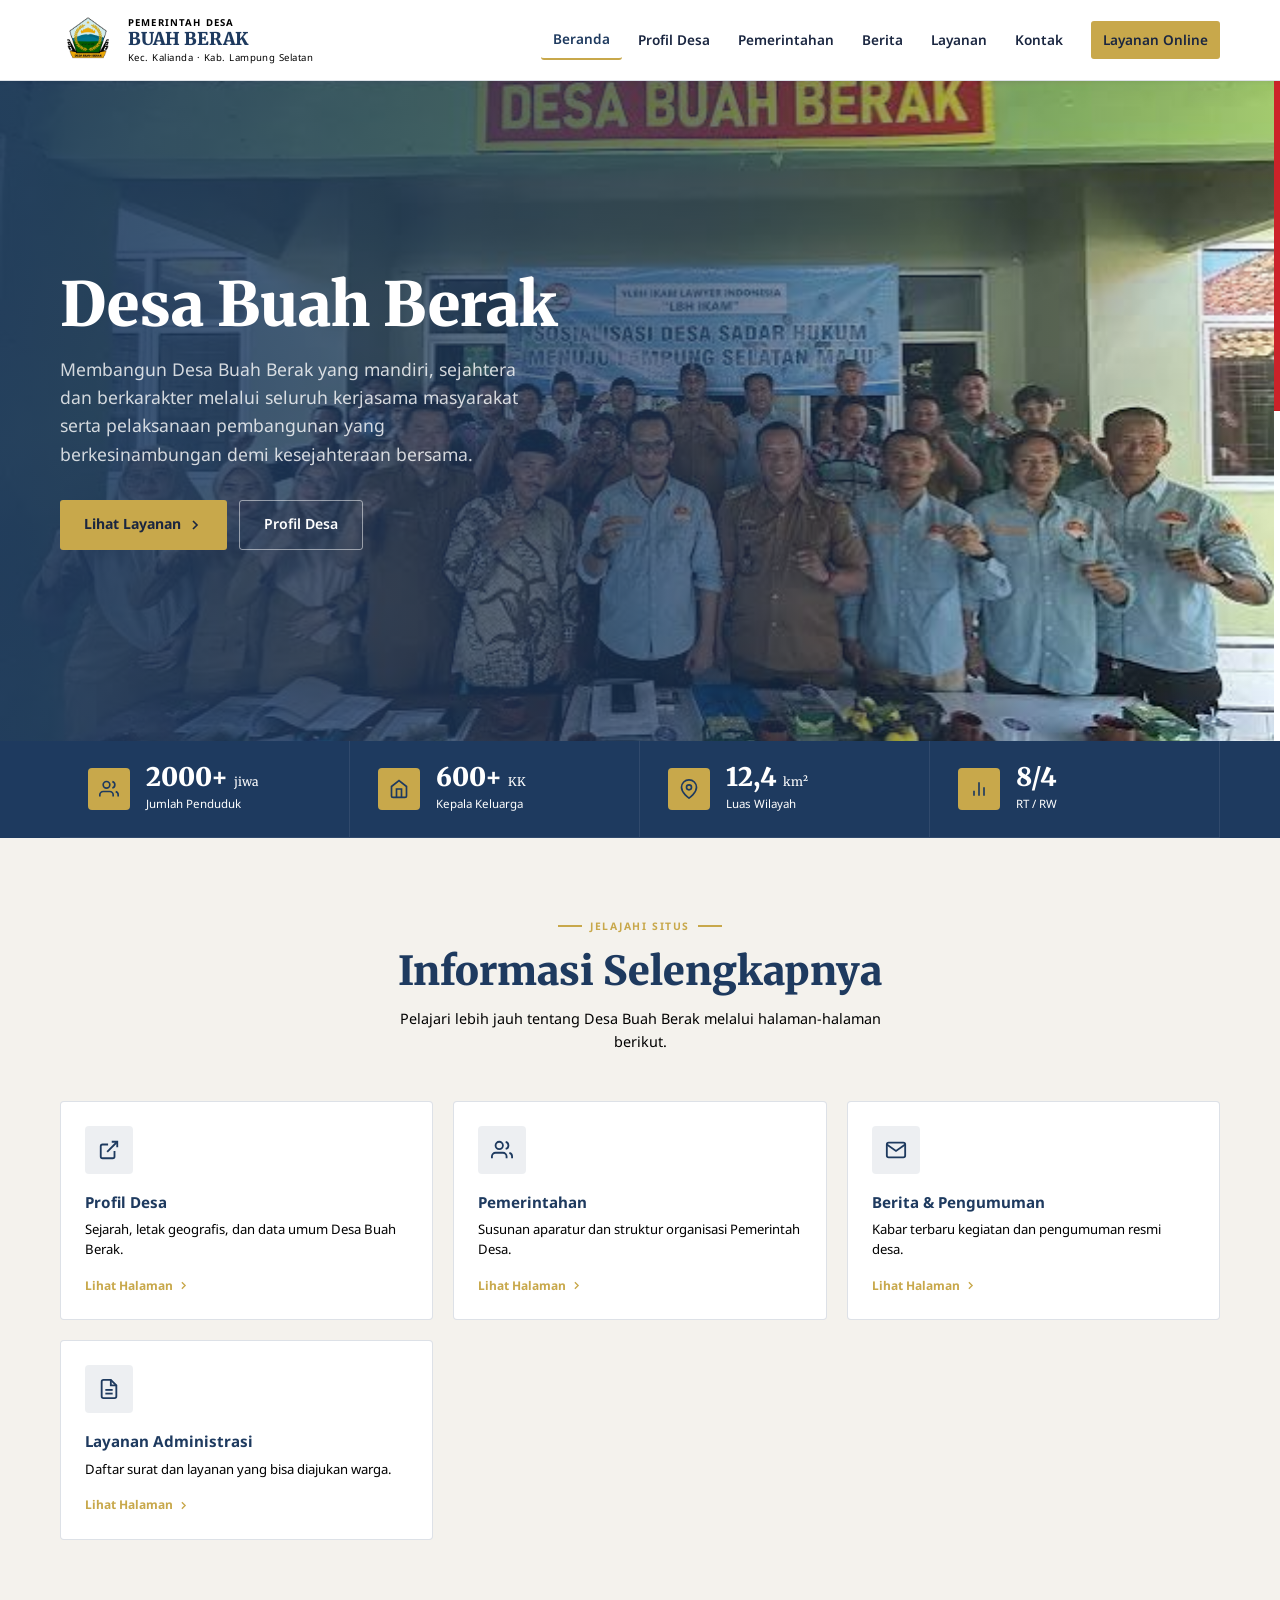
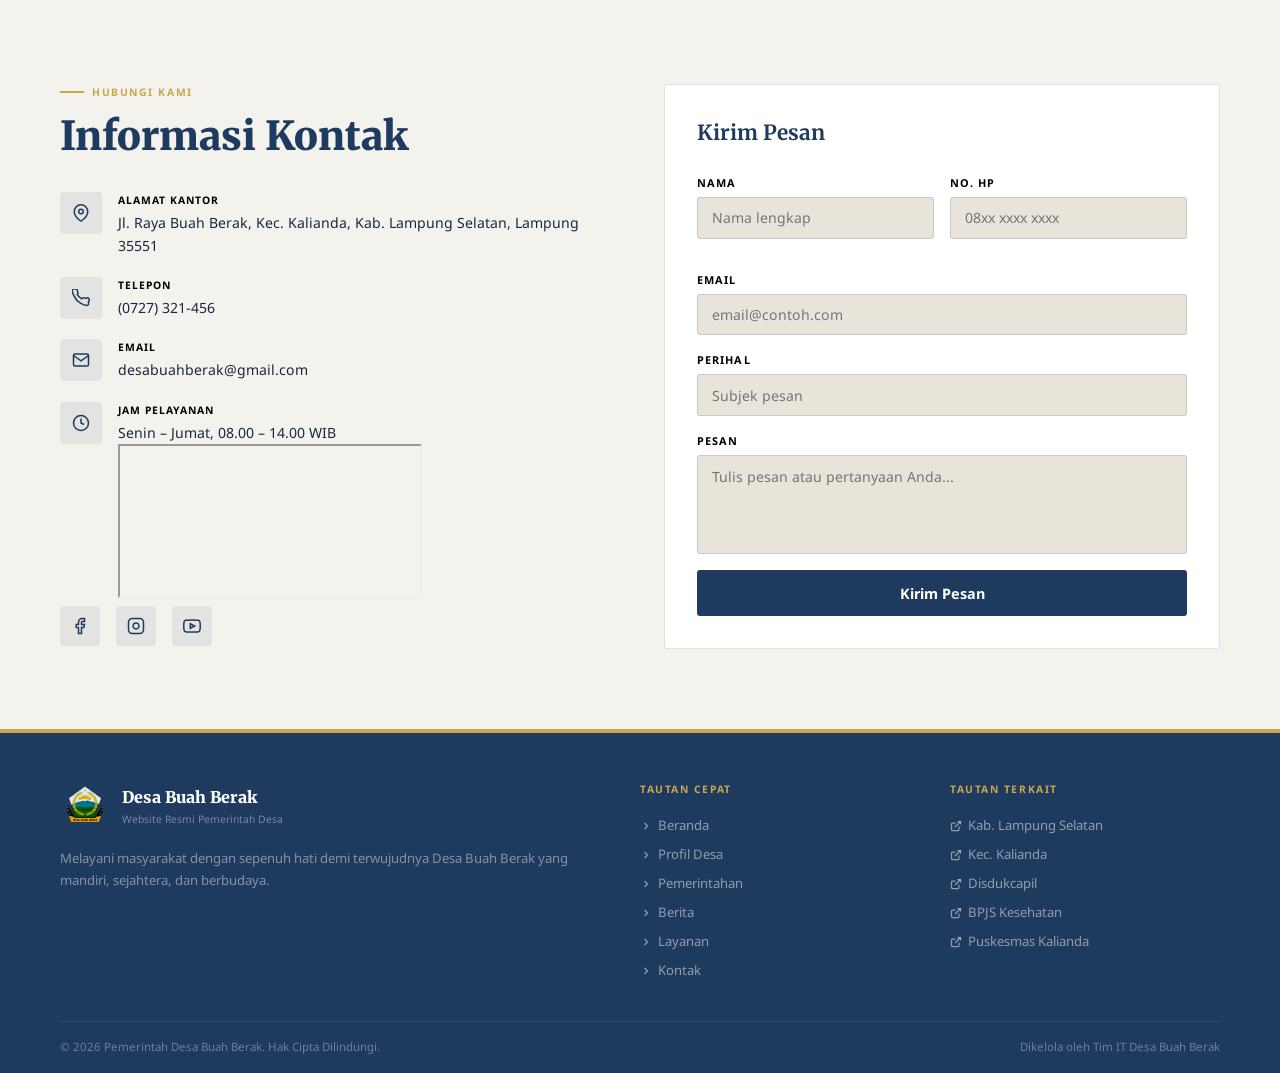
==== beranda.html @ abb337d1 "Initial commit" ====
<!DOCTYPE html>
<html lang="id">
<head>
  <meta charset="UTF-8" />
  <meta name="viewport" content="width=device-width, initial-scale=1.0" />
  <title>Website Resmi Desa Buah Berak – Kec. Kalianda, Kab. Lampung Selatan</title>
  <link rel="preconnect" href="https://fonts.googleapis.com" />
  <link rel="preconnect" href="https://fonts.gstatic.com" crossorigin />
  <link href="https://fonts.googleapis.com/css2?family=Merriweather:wght@400;700;900&family=Noto+Sans:wght@400;500;600;700&display=swap" rel="stylesheet" />
  <link rel="stylesheet" href="css/style.css" />
</head>
<body>

  <!-- ═══ HEADER ═══ -->
  <header class="header">
    <div class="container inner">
      <div class="logo-area">
        <img src="img/LogoDesaBuahBerak.png" alt="Logo Desa Buah Berak" />
        <div class="logo-text">
          <div class="kecamatan">Pemerintah Desa</div>
          <div class="desa-name">BUAH BERAK</div>
          <div class="sub">Kec. Kalianda &middot; Kab. Lampung Selatan</div>
        </div>
      </div>

      <nav class="nav">
        <a href="index.html#beranda" class="active">Beranda</a>
        <a href="profil.html">Profil Desa</a>
        <a href="pemerintahan.html">Pemerintahan</a>
        <a href="berita.html">Berita</a>
        <a href="layanan.html">Layanan</a>
        <a href="index.html#kontak">Kontak</a>
        <a href="layanan.html" class="btn-layanan">Layanan Online</a>
      </nav>

      <button class="hamburger" id="hamburger" aria-label="Menu">
        <span></span><span></span><span></span>
      </button>
    </div>

    <nav class="mobile-nav" id="mobileNav">
      <a href="index.html#beranda" onclick="closeMobileNav()">Beranda</a>
      <a href="profil.html" onclick="closeMobileNav()">Profil Desa</a>
      <a href="pemerintahan.html" onclick="closeMobileNav()">Pemerintahan</a>
      <a href="berita.html" onclick="closeMobileNav()">Berita</a>
      <a href="layanan.html" onclick="closeMobileNav()">Layanan</a>
      <a href="index.html#kontak" onclick="closeMobileNav()">Kontak</a>
    </nav>
  </header>

<section class="hero" id="beranda">
    <img
      class="hero-img"
      src="img/profil-desa.jpeg"
    />
    <div class="hero-overlay"></div>
    <div class="hero-stripe"><div class="red"></div><div class="white"></div></div>
    <div class="hero-content container">
      <div class="hero-inner">
        <h1>Desa Buah Berak</h1>
        <p>Membangun Desa Buah Berak yang mandiri, sejahtera dan berkarakter melalui seluruh kerjasama
           masyarakat serta pelaksanaan pembangunan yang berkesinambungan demi kesejahteraan bersama.</p>
        <div class="hero-btns">
          <a href="#layanan" class="btn-primary">
            Lihat Layanan
            <svg viewBox="0 0 24 24" width="16" height="16" stroke="currentColor" fill="none" stroke-width="2.5"><polyline points="9 18 15 12 9 6"/></svg>
          </a>
          <a href="profil.html" class="btn-outline">Profil Desa</a>
        </div>
      </div>
    </div>
  </section>

<section class="stats">
    <div class="container">
      <div class="stats-grid">
        <!-- Penduduk -->
        <div class="stat-item">
          <div class="stat-icon">
            <svg viewBox="0 0 24 24"><path d="M17 21v-2a4 4 0 00-4-4H5a4 4 0 00-4 4v2"/><circle cx="9" cy="7" r="4"/><path d="M23 21v-2a4 4 0 00-3-3.87"/><path d="M16 3.13a4 4 0 010 7.75"/></svg>
          </div>
          <div>
            <div class="stat-val">2000+ <span class="stat-unit">jiwa</span></div>
            <div class="stat-label">Jumlah Penduduk</div>
          </div>
        </div>
        <!-- KK -->
        <div class="stat-item">
          <div class="stat-icon">
            <svg viewBox="0 0 24 24"><path d="M3 9l9-7 9 7v11a2 2 0 01-2 2H5a2 2 0 01-2-2z"/><polyline points="9 22 9 12 15 12 15 22"/></svg>
          </div>
          <div>
            <div class="stat-val">600+ <span class="stat-unit">KK</span></div>
            <div class="stat-label">Kepala Keluarga</div>
          </div>
        </div>
        <!-- Luas -->
        <div class="stat-item">
          <div class="stat-icon">
            <svg viewBox="0 0 24 24"><path d="M21 10c0 7-9 13-9 13S3 17 3 10a9 9 0 0118 0z"/><circle cx="12" cy="10" r="3"/></svg>
          </div>
          <div>
            <div class="stat-val">12,4 <span class="stat-unit">km²</span></div>
            <div class="stat-label">Luas Wilayah</div>
          </div>
        </div>
        <!-- RT/RW -->
        <div class="stat-item">
          <div class="stat-icon">
            <svg viewBox="0 0 24 24"><line x1="18" y1="20" x2="18" y2="10"/><line x1="12" y1="20" x2="12" y2="4"/><line x1="6" y1="20" x2="6" y2="14"/></svg>
          </div>
          <div>
            <div class="stat-val">8/4</div>
            <div class="stat-label">RT / RW</div>
          </div>
        </div>
      </div>
    </div>
  </section>

  <!-- ═══ SEKILAS INFORMASI ═══ -->
  <section class="layanan" style="background:var(--bg);padding:5rem 0 4rem;">
    <div class="container">
      <div class="section-header">
        <div class="section-label" style="justify-content:center;">Jelajahi Situs</div>
        <h2 class="section-title">Informasi Selengkapnya</h2>
        <p>Pelajari lebih jauh tentang Desa Buah Berak melalui halaman-halaman berikut.</p>
      </div>
      <div class="layanan-grid">
        <a href="profil.html" class="layanan-card" style="display:block;">
          <div class="layanan-icon"><svg viewBox="0 0 24 24"><path d="M18 13v6a2 2 0 01-2 2H5a2 2 0 01-2-2V8a2 2 0 012-2h6"/><polyline points="15 3 21 3 21 9"/><line x1="10" y1="14" x2="21" y2="3"/></svg></div>
          <h3>Profil Desa</h3>
          <p>Sejarah, letak geografis, dan data umum Desa Buah Berak.</p>
          <div class="layanan-more">Lihat Halaman <svg viewBox="0 0 24 24"><polyline points="9 18 15 12 9 6"/></svg></div>
        </a>
        <a href="pemerintahan.html" class="layanan-card" style="display:block;">
          <div class="layanan-icon"><svg viewBox="0 0 24 24"><path d="M17 21v-2a4 4 0 00-4-4H5a4 4 0 00-4 4v2"/><circle cx="9" cy="7" r="4"/><path d="M23 21v-2a4 4 0 00-3-3.87"/><path d="M16 3.13a4 4 0 010 7.75"/></svg></div>
          <h3>Pemerintahan</h3>
          <p>Susunan aparatur dan struktur organisasi Pemerintah Desa.</p>
          <div class="layanan-more">Lihat Halaman <svg viewBox="0 0 24 24"><polyline points="9 18 15 12 9 6"/></svg></div>
        </a>
        <a href="berita.html" class="layanan-card" style="display:block;">
          <div class="layanan-icon"><svg viewBox="0 0 24 24"><path d="M4 4h16c1.1 0 2 .9 2 2v12c0 1.1-.9 2-2 2H4c-1.1 0-2-.9-2-2V6c0-1.1.9-2 2-2z"/><polyline points="22,6 12,13 2,6"/></svg></div>
          <h3>Berita &amp; Pengumuman</h3>
          <p>Kabar terbaru kegiatan dan pengumuman resmi desa.</p>
          <div class="layanan-more">Lihat Halaman <svg viewBox="0 0 24 24"><polyline points="9 18 15 12 9 6"/></svg></div>
        </a>
        <a href="layanan.html" class="layanan-card" style="display:block;">
          <div class="layanan-icon"><svg viewBox="0 0 24 24"><path d="M14 2H6a2 2 0 00-2 2v16a2 2 0 002 2h12a2 2 0 002-2V8z"/><polyline points="14 2 14 8 20 8"/><line x1="16" y1="13" x2="8" y2="13"/><line x1="16" y1="17" x2="8" y2="17"/></svg></div>
          <h3>Layanan Administrasi</h3>
          <p>Daftar surat dan layanan yang bisa diajukan warga.</p>
          <div class="layanan-more">Lihat Halaman <svg viewBox="0 0 24 24"><polyline points="9 18 15 12 9 6"/></svg></div>
        </a>
      </div>
    </div>
  </section>

<section class="kontak" id="kontak">
    <div class="container">
      <div class="kontak-grid">
        <!-- Info -->
        <div>
          <div class="section-label left"><span class="bar"></span> Hubungi Kami</div>
          <h2 class="section-title">Informasi Kontak</h2>
          <div class="kontak-info-items">
            <div class="kontak-item">
              <div class="kontak-icon"><svg viewBox="0 0 24 24"><path d="M21 10c0 7-9 13-9 13S3 17 3 10a9 9 0 0118 0z"/><circle cx="12" cy="10" r="3"/></svg></div>
              <div>
                <div class="kontak-label">Alamat Kantor</div>
                <div class="kontak-val">Jl. Raya Buah Berak, Kec. Kalianda, Kab. Lampung Selatan, Lampung 35551</div>
              </div>
            </div>
            <div class="kontak-item">
              <div class="kontak-icon"><svg viewBox="0 0 24 24"><path d="M22 16.92v3a2 2 0 01-2.18 2 19.79 19.79 0 01-8.63-3.07A19.5 19.5 0 013.07 9.8 19.79 19.79 0 01.15 1.18 2 2 0 012.11 0h3a2 2 0 012 1.72c.127.96.361 1.903.7 2.81a2 2 0 01-.45 2.11L6.91 7.09a16 16 0 006 6l.86-.86a2 2 0 012.11-.45c.907.339 1.85.573 2.81.7A2 2 0 0122 16.92z"/></svg></div>
              <div>
                <div class="kontak-label">Telepon</div>
                <div class="kontak-val">(0727) 321-456</div>
              </div>
            </div>
            <div class="kontak-item">
              <div class="kontak-icon"><svg viewBox="0 0 24 24"><path d="M4 4h16c1.1 0 2 .9 2 2v12c0 1.1-.9 2-2 2H4c-1.1 0-2-.9-2-2V6c0-1.1.9-2 2-2z"/><polyline points="22,6 12,13 2,6"/></svg></div>
              <div>
                <div class="kontak-label">Email</div>
                <div class="kontak-val">desabuahberak@gmail.com</div>
              </div>
            </div>
            <div class="kontak-item">
              <div class="kontak-icon"><svg viewBox="0 0 24 24"><circle cx="12" cy="12" r="10"/><polyline points="12 6 12 12 16 14"/></svg></div>
              <div>
                <div class="kontak-label">Jam Pelayanan</div>
                <div class="kontak-val">Senin – Jumat, 08.00 – 14.00 WIB</div>
                <div class="rounded-xl overflow-hidden border border-white/15 aspect-video">
          <iframe title="Peta Lokasi Desa Buah Berak" class="w-full h-full" loading="lazy" src="https://www.google.com/maps?q=Buah%20Berak%2C%20Kalianda%2C%20Lampung%20Selatan&output=embed"></iframe>
        </div>
              </div>
            </div>
          </div>
          <div class="sosmed">
            <a href="#" class="sosmed-btn" aria-label="Facebook">
              <svg viewBox="0 0 24 24"><path d="M18 2h-3a5 5 0 00-5 5v3H7v4h3v8h4v-8h3l1-4h-4V7a1 1 0 011-1h3z"/></svg>
            </a>
            <a href="#" class="sosmed-btn" aria-label="Instagram">
              <svg viewBox="0 0 24 24"><rect x="2" y="2" width="20" height="20" rx="5"/><path d="M16 11.37A4 4 0 1112.63 8 4 4 0 0116 11.37z"/><line x1="17.5" y1="6.5" x2="17.51" y2="6.5"/></svg>
            </a>
            <a href="#" class="sosmed-btn" aria-label="YouTube">
              <svg viewBox="0 0 24 24"><path d="M22.54 6.42a2.78 2.78 0 00-1.95-1.96C18.88 4 12 4 12 4s-6.88 0-8.59.46A2.78 2.78 0 001.46 6.42 29 29 0 001 12a29 29 0 00.46 5.58 2.78 2.78 0 001.95 1.96C5.12 20 12 20 12 20s6.88 0 8.59-.46a2.78 2.78 0 001.95-1.96A29 29 0 0023 12a29 29 0 00-.46-5.58z"/><polygon points="9.75 15.02 15.5 12 9.75 8.98 9.75 15.02"/></svg>
            </a>
          </div>
        </div>

        <!-- Form -->
        <div class="form-card">
          <h3>Kirim Pesan</h3>
          <form onsubmit="handleForm(event)">
            <div class="form-row">
              <div class="form-group">
                <label>Nama</label>
                <input type="text" placeholder="Nama lengkap" required />
              </div>
              <div class="form-group">
                <label>No. HP</label>
                <input type="tel" placeholder="08xx xxxx xxxx" />
              </div>
            </div>
            <div class="form-group">
              <label>Email</label>
              <input type="email" placeholder="email@contoh.com" />
            </div>
            <div class="form-group">
              <label>Perihal</label>
              <input type="text" placeholder="Subjek pesan" required />
            </div>
            <div class="form-group">
              <label>Pesan</label>
              <textarea rows="4" placeholder="Tulis pesan atau pertanyaan Anda..." required></textarea>
            </div>
            <button type="submit" class="btn-submit">Kirim Pesan</button>
          </form>
        </div>
      </div>
    </div>
  </section>

<!-- ═══ FOOTER ═══ -->
  <footer class="footer">
    <div class="container">
      <div class="footer-grid">
        <!-- Brand -->
        <div>
          <div class="footer-brand">
            <img src="img/LogoDesaBuahBerak.png" alt="Logo Desa Buah Berak" />
            <div>
              <div class="footer-brand-name">Desa Buah Berak</div>
              <div class="footer-brand-sub">Website Resmi Pemerintah Desa</div>
            </div>
          </div>
          <p class="footer-desc">Melayani masyarakat dengan sepenuh hati demi terwujudnya Desa Buah Berak yang mandiri, sejahtera, dan berbudaya.</p>
        </div>
        <!-- Tautan cepat -->
        <div>
          <div class="footer-heading">Tautan Cepat</div>
          <ul class="footer-links">
            <li><a href="index.html#beranda"><svg viewBox="0 0 24 24"><polyline points="9 18 15 12 9 6"/></svg> Beranda</a></li>
            <li><a href="profil.html"><svg viewBox="0 0 24 24"><polyline points="9 18 15 12 9 6"/></svg> Profil Desa</a></li>
            <li><a href="pemerintahan.html"><svg viewBox="0 0 24 24"><polyline points="9 18 15 12 9 6"/></svg> Pemerintahan</a></li>
            <li><a href="berita.html"><svg viewBox="0 0 24 24"><polyline points="9 18 15 12 9 6"/></svg> Berita</a></li>
            <li><a href="layanan.html"><svg viewBox="0 0 24 24"><polyline points="9 18 15 12 9 6"/></svg> Layanan</a></li>
            <li><a href="index.html#kontak"><svg viewBox="0 0 24 24"><polyline points="9 18 15 12 9 6"/></svg> Kontak</a></li>
          </ul>
        </div>
        <!-- Tautan terkait -->
        <div>
          <div class="footer-heading">Tautan Terkait</div>
          <ul class="footer-links">
            <li><a href="#"><svg viewBox="0 0 24 24"><path d="M18 13v6a2 2 0 01-2 2H5a2 2 0 01-2-2V8a2 2 0 012-2h6"/><polyline points="15 3 21 3 21 9"/><line x1="10" y1="14" x2="21" y2="3"/></svg> Kab. Lampung Selatan</a></li>
            <li><a href="#"><svg viewBox="0 0 24 24"><path d="M18 13v6a2 2 0 01-2 2H5a2 2 0 01-2-2V8a2 2 0 012-2h6"/><polyline points="15 3 21 3 21 9"/><line x1="10" y1="14" x2="21" y2="3"/></svg> Kec. Kalianda</a></li>
            <li><a href="#"><svg viewBox="0 0 24 24"><path d="M18 13v6a2 2 0 01-2 2H5a2 2 0 01-2-2V8a2 2 0 012-2h6"/><polyline points="15 3 21 3 21 9"/><line x1="10" y1="14" x2="21" y2="3"/></svg> Disdukcapil</a></li>
            <li><a href="#"><svg viewBox="0 0 24 24"><path d="M18 13v6a2 2 0 01-2 2H5a2 2 0 01-2-2V8a2 2 0 012-2h6"/><polyline points="15 3 21 3 21 9"/><line x1="10" y1="14" x2="21" y2="3"/></svg> BPJS Kesehatan</a></li>
            <li><a href="#"><svg viewBox="0 0 24 24"><path d="M18 13v6a2 2 0 01-2 2H5a2 2 0 01-2-2V8a2 2 0 012-2h6"/><polyline points="15 3 21 3 21 9"/><line x1="10" y1="14" x2="21" y2="3"/></svg> Puskesmas Kalianda</a></li>
          </ul>
        </div>
      </div>

      <div class="footer-bottom">
        <span>© 2026 Pemerintah Desa Buah Berak. Hak Cipta Dilindungi.</span>
        <span>Dikelola oleh Tim IT Desa Buah Berak</span>
      </div>
    </div>
  </footer>

  <script src="js/script.js"></script>

</body>
</html>
---- css/style.css ----
/* ─── Reset & Base ─── */
    *, *::before, *::after { box-sizing: border-box; margin: 0; padding: 0; }

    :root {
      --navy:   #1e3a5f;
      --navy-dark: #132740;
      --gold:   #c8a84b;
      --red:    #cc2229;
      --bg:     #f4f2ed;
      --card:   #ffffff;
      --muted:  #e8e4da;
      --text:   #1a2640;
      --text-soft: #000000;
      --border: rgba(30,58,95,.15);
      --radius: 4px;
      --serif: 'Merriweather', Georgia, serif;
      --sans:  'Noto Sans', system-ui, sans-serif;
    }

  html { scroll-behavior: smooth; overflow-x: hidden; }

body {
  font-family: var(--sans);
  background: var(--bg);
  color: var(--text);
  font-size: 16px;
  line-height: 1.6;
  overflow-x: hidden;
}

/* ─── Transisi Halaman (fade + naik sedikit saat masuk/keluar halaman) ─── */
body {
  opacity: 0;
  transform: translateY(10px);
  transition: opacity .35s ease, transform .35s ease;
}
body.page-loaded { opacity: 1; transform: translateY(0); }
body.page-leaving { opacity: 0; transform: translateY(-8px); }

/* ─── Reveal saat scroll (muncul halus dari bawah) ─── */
.reveal {
  opacity: 0;
  transform: translateY(28px);
  transition: opacity .7s cubic-bezier(.2,.65,.3,1), transform .7s cubic-bezier(.2,.65,.3,1);
}
.reveal.in-view { opacity: 1; transform: translateY(0); }

/* Efek muncul bergiliran (stagger) untuk kartu dalam satu grid */
.reveal-stagger > * {
  opacity: 0; transform: translateY(28px);
  transition: opacity .6s cubic-bezier(.2,.65,.3,1), transform .6s cubic-bezier(.2,.65,.3,1);
}
.reveal-stagger.in-view > *:nth-child(1) { transition-delay: .05s; }
.reveal-stagger.in-view > *:nth-child(2) { transition-delay: .15s; }
.reveal-stagger.in-view > *:nth-child(3) { transition-delay: .25s; }
.reveal-stagger.in-view > *:nth-child(4) { transition-delay: .35s; }
.reveal-stagger.in-view > *:nth-child(5) { transition-delay: .45s; }
.reveal-stagger.in-view > *:nth-child(6) { transition-delay: .55s; }
.reveal-stagger.in-view > * { opacity: 1; transform: translateY(0); }

@media (prefers-reduced-motion: reduce) {
  body, .reveal, .reveal-stagger > * {
    transition: none !important; animation: none !important;
    opacity: 1 !important; transform: none !important;
  }
}

    a { color: inherit; text-decoration: none; }
    img { display: block; max-width: 100%; }
    ul { list-style: none; }

    /* ─── Utility ─── */
    .container { max-width: 1200px; margin: 0 auto; padding: 0 1.25rem; }
    .section-label {
      display: flex; align-items: center; gap: .5rem;
      font-size: .65rem; font-weight: 700; letter-spacing: .15em;
      text-transform: uppercase; color: var(--gold); margin-bottom: .75rem;
    }
    .section-label::before,
    .section-label::after { content: ''; height: 2px; width: 1.5rem; background: var(--gold); }
    .section-label.left::after { display: none; }
    .section-label.left::before { display: none; }
    .section-label.left { justify-content: flex-start; }
    .section-label.left .bar { height: 2px; width: 1.5rem; background: var(--gold); }

    h2.section-title {
      font-family: var(--serif);
      font-size: clamp(1.75rem, 4vw, 2.5rem);
      font-weight: 900;
      color: var(--navy);
      line-height: 1.2;
    }

    /* ─── Topbar ─── */
    .topbar {
      background: var(--navy);
      color: rgba(255,255,255,.75);
      font-size: .72rem;
      padding: .4rem 0;
      display: none;
    }
    @media (min-width: 768px) { .topbar { display: block; } }
    .topbar .inner {
      display: flex; justify-content: space-between; align-items: center;
    }
    .topbar-group { display: flex; gap: 1.5rem; align-items: center; }
    .topbar-item { display: flex; align-items: center; gap: .35rem; }
    .topbar-item svg { width: 11px; height: 11px; }

    /* ─── Header ─── */
    .header {
      background: #fff;
      border-bottom: 1px solid var(--border);
      box-shadow: 0 1px 4px rgba(0,0,0,.06);
      position: sticky; top: 0; z-index: 100;
    }
    .header .inner {
      display: flex; align-items: center; justify-content: space-between;
      padding: .75rem 1.25rem;
    }
    .logo-area { display: flex; align-items: center; gap: .75rem; }
    .logo-area img { width: 56px; height: 56px; object-fit: contain; }
    .logo-text .kecamatan {
      font-size: .6rem; font-weight: 700; letter-spacing: .12em;
      text-transform: uppercase; color: var(--text-soft);
    }
    .logo-text .desa-name {
      font-family: var(--serif);
      font-size: 1.1rem; font-weight: 900; color: var(--navy);
      line-height: 1.1;
    }
    .logo-text .sub {
      font-size: .6rem; color: var(--text-soft); letter-spacing: .05em;
    }

    /* Nav */
    .nav { display: none; align-items: center; gap: .25rem; }
    @media (min-width: 1024px) { .nav { display: flex; } }
    .nav a {
      padding: .5rem .75rem; font-size: .85rem; font-weight: 600;
      border-radius: 3px; transition: color .2s, background .2s;
    }
    .nav a:hover { color: var(--navy); background: var(--muted); }
    .nav a.active { color: var(--navy); border-bottom: 2px solid var(--gold); }
    .btn-layanan {
      margin-left: .75rem; padding: .5rem 1rem;
      background: var(--gold); color: var(--text);
      font-size: .82rem; font-weight: 700; border-radius: 3px;
      transition: opacity .2s;
    }
    .btn-layanan:hover { opacity: .88; }

    .hamburger {
      display: flex; flex-direction: column; justify-content: center;
      gap: 5px; width: 36px; height: 36px; cursor: pointer;
      background: none; border: none; padding: 4px;
    }
    .hamburger span {
      display: block; height: 2px; background: var(--navy);
      border-radius: 2px; transition: all .25s;
    }
    .hamburger.open span:nth-child(1) { transform: translateY(7px) rotate(45deg); }
    .hamburger.open span:nth-child(2) { opacity: 0; }
    .hamburger.open span:nth-child(3) { transform: translateY(-7px) rotate(-45deg); }
    @media (min-width: 1024px) { .hamburger { display: none; } }

    /* Mobile nav */
    .mobile-nav {
      display: none; flex-direction: column; background: #fff;
      border-top: 1px solid var(--border); padding: .5rem 1.25rem 1rem;
    }
    .mobile-nav.open { display: flex; }
    .mobile-nav a {
      padding: .65rem .75rem; font-size: .9rem; font-weight: 600;
      border-radius: 3px; transition: background .2s;
    }
    .mobile-nav a:hover { background: var(--muted); }

    /* ─── Hero ─── */
.hero { position: relative; min-height: 580px; overflow: hidden; padding: 2.5rem 0; display: flex; align-items: center; }
@media (min-width: 768px) { .hero { min-height: 660px; padding: 0; } }
    .hero-img {
      position: absolute; inset: 0;
      width: 100%; height: 100%; object-fit: cover;
    }
    .hero-overlay {
      position: absolute; inset: 0;
      background: linear-gradient(to right, rgba(30,58,95,.92) 0%, rgba(30,58,95,.65) 55%, transparent 100%);
    }
    .hero-stripe {
      position: absolute; top: 0; right: 0; width: 6px; height: 100%;
      display: flex; flex-direction: column;
    }
    .hero-stripe .red { flex: 1; background: var(--red); }
    .hero-stripe .white { flex: 1; background: #fff; }
    .hero-content { position: relative; width: 100%; }
    .hero-inner { max-width: 620px; }
    .hero-badge {
      display: flex; align-items: center; gap: .5rem;
      font-size: .65rem; font-weight: 700; letter-spacing: .15em;
      text-transform: uppercase; color: var(--gold); margin-bottom: 1rem;
    }
    .hero-badge::before { content: ''; height: 2px; width: 2rem; background: var(--gold); }
    .hero h1 {
      font-family: var(--serif);
      font-size: clamp(2.2rem, 6vw, 3.8rem);
      font-weight: 900; color: #fff;
      line-height: 1.1; margin-bottom: 1rem;
    }
    .hero p {
      color: rgba(255,255,255,.8);
      font-size: clamp(.9rem, 2vw, 1.1rem);
      max-width: 480px; margin-bottom: 2rem;
    }
    .hero-btns { display: flex; gap: .75rem; flex-wrap: wrap; }
    .btn-primary {
      display: inline-flex; align-items: center; gap: .4rem;
      padding: .8rem 1.5rem; background: var(--gold); color: var(--text);
      font-weight: 700; font-size: .88rem; border-radius: 3px;
      transition: opacity .2s;
    }
    .btn-primary:hover { opacity: .88; }
    .btn-outline {
      display: inline-flex; align-items: center; gap: .4rem;
      padding: .8rem 1.5rem; border: 1.5px solid rgba(255,255,255,.5);
      color: #fff; font-weight: 600; font-size: .88rem; border-radius: 3px;
      transition: background .2s;
    }
    .btn-outline:hover { background: rgba(255,255,255,.1); }

    /* ─── Stats ─── */
    .stats { background: var(--navy); }
    .stats-grid {
      display: grid; grid-template-columns: repeat(2, 1fr);
    }
    @media (min-width: 768px) { .stats-grid { grid-template-columns: repeat(4, 1fr); } }
    .stat-item {
      display: flex; align-items: center; gap: 1rem;
      padding: 1.5rem 1.75rem;
      border-right: 1px solid rgba(255,255,255,.08);
      border-bottom: 1px solid rgba(255,255,255,.08);
    }
    .stat-icon {
      width: 42px; height: 42px; border-radius: 4px;
      background: var(--gold);
      display: flex; align-items: center; justify-content: center;
      flex-shrink: 0;
    }
    .stat-icon svg { width: 20px; height: 20px; stroke: var(--navy); fill: none; stroke-width: 2; }
    .stat-val {
      font-family: var(--serif); font-size: 1.6rem; font-weight: 900;
      color: #fff; line-height: 1;
    }
    .stat-unit { font-size: .75rem; font-weight: 400; color: rgb(255, 255, 255); }
    .stat-label { font-size: .72rem; color: rgb(255, 255, 255); margin-top: .25rem; }

    /* ─── Profil ─── */
    .profil { padding: 2rem 0; background: var(--bg); }
    .profil-grid {
      display: grid; gap: 1rem; align-items: center;
    }
    .profil-text { text-align: center; }
    {
      .profil-grid { grid-template-columns: 1fr 1fr; }
    }
    .profil-meta {
      display: grid; grid-template-columns: 1fr 1fr; gap: 1rem;
      margin-top: 2rem;
    }
    .meta-card {
      background: var(--card); border: 2px solid var(--border);
      border-radius: var(--radius); padding: 1rem; 
    }
    .meta-card .label {
      font-size: .7rem; color: var(--text-soft); margin-bottom: .25rem;
    }
    .meta-card .value {
      font-family: var(--serif); font-weight: 700; color: var(--navy);
      font-size: .95rem;
    }
    .profil-img-wrap {
      position: relative;
    }
    .profil-img-wrap::before {
      content: ''; position: absolute;
      top: -12px; left: -12px; right: 12px; bottom: 12px;
      border: 2px solid var(--gold); border-radius: var(--radius);
      opacity: .3;
    }
    .profil-img-wrap img {
      position: relative; width: 100%; height: 380px;
      object-fit: cover; border-radius: var(--radius);
    }
    .profil-img-caption {
      position: absolute; bottom: 1rem; left: 1rem;
      background: rgba(30,58,95,.88); color: #fff;
      font-size: .72rem; font-weight: 600; padding: .35rem .75rem;
      border-radius: 3px;
    }

    /* ─── Layanan ─── */
    .layanan { padding: 5rem 0; background: var(--muted); }
    .section-header { text-align: center; margin-bottom: 3rem; }
    .section-header p {
      color: var(--text-soft); font-size: .9rem;
      max-width: 520px; margin: .75rem auto 0;
    }
    .layanan-grid {
      display: grid; gap: 1.25rem;
      grid-template-columns: repeat(auto-fill, minmax(280px, 1fr));
    }
    .layanan-card {
      background: var(--card); border: 1px solid var(--border);
      border-radius: var(--radius); padding: 1.5rem;
      cursor: pointer; transition: border-color .2s, box-shadow .2s;
    }
    .layanan-card:hover {
      border-color: var(--navy);
      box-shadow: 0 4px 16px rgba(30,58,95,.1);
    }
    .layanan-icon {
      width: 48px; height: 48px; border-radius: 4px;
      background: rgba(30,58,95,.08);
      display: flex; align-items: center; justify-content: center;
      margin-bottom: 1rem;
      transition: background .2s;
    }
    .layanan-card:hover .layanan-icon { background: var(--navy); }
    .layanan-icon svg {
      width: 22px; height: 22px; stroke: var(--navy); fill: none;
      stroke-width: 2; transition: stroke .2s;
    }
    .layanan-card:hover .layanan-icon svg { stroke: #fff; }
    .layanan-card h3 { font-size: .95rem; font-weight: 700; color: var(--navy); margin-bottom: .4rem; }
    .layanan-card p { font-size: .82rem; color: var(--text-soft); line-height: 1.5; }
    .layanan-more {
      display: flex; align-items: center; gap: .25rem;
      font-size: .75rem; font-weight: 700; color: var(--gold);
      margin-top: 1rem;
    }
    .layanan-more svg { width: 13px; height: 13px; stroke: var(--gold); fill: none; stroke-width: 2.5; }
    .layanan-info {
      margin-top: 2.5rem; text-align: center;
    }
    .layanan-info-box {
      display: inline-block;
      background: var(--card); border: 1px solid var(--border);
      border-radius: var(--radius); padding: .85rem 1.5rem;
      font-size: .82rem; color: var(--text-soft);
    }
    .layanan-info-box strong { color: var(--text); }

    /* ─── Berita ─── */
    .berita-home { padding: 5rem 0 5rem; background: var(--bg); }
    .berita-header {
      display: flex; align-items: flex-end; justify-content: space-between;
      margin-bottom: 2.5rem; gap: 1rem;
    }
    .berita { padding: 1rem 0 5rem; background: var(--bg); }
    .berita-header {
      display: flex; align-items: flex-end; justify-content: space-between;
      margin-bottom: 2.5rem; gap: 1rem;
    }
    .btn-semua {
      display: none; align-items: center; gap: .4rem;
      padding: .55rem 1.1rem; border: 1.5px solid var(--navy);
      color: var(--navy); font-size: .82rem; font-weight: 600;
      border-radius: 3px; transition: background .2s, color .2s;
      white-space: nowrap;
    }
    @media (min-width: 768px) { .btn-semua { display: inline-flex; } }
    .btn-semua:hover { background: var(--navy); color: #fff; }
    .btn-semua svg { width: 13px; height: 13px; stroke: currentColor; fill: none; stroke-width: 2; }
    .berita-grid {
      display: grid; gap: 1.5rem;
      grid-template-columns: repeat(auto-fill, minmax(300px, 1fr));
    }

    /* Tombol "Semua Berita" — lebar penuh, di bawah grid, rata tengah */
    .berita-cta { margin-top: 1rem; }
    .btn-semua-full {
      display: flex; align-items: center; justify-content: center; gap: .5rem;
      width: 100%; padding: 1rem; border: 1.5px solid var(--navy);
      border-radius: 6px; color: var(--navy); font-size: .95rem; font-weight: 700;
      transition: background .2s, color .2s;
    }
    .btn-semua-full:hover { background: var(--navy); color: #fff; }
    .btn-semua-full svg { width: 15px; height: 15px; stroke: currentColor; fill: none; stroke-width: 2; }
    .berita-grid {
      display: grid; gap: 1.5rem;
      grid-template-columns: repeat(auto-fill, minmax(300px, 1fr));
    }
    
    .berita-card {
      background: var(--card); border: 2px solid var(--border);
      border-radius: var(--radius); overflow: hidden;
      transition: box-shadow .2s;
    }
    .berita-card:hover { box-shadow: 0 6px 20px rgba(0,0,0,.08); }
    .berita-thumb {
      position: relative; height: 200px; overflow: hidden; background: var(--muted);
    }
    .berita-thumb img {
      width: 100%; height: 100%; object-fit: cover;
      transition: transform .5s;
    }
    .berita-card:hover .berita-thumb img { transform: scale(1.05); }
    .berita-badge {
      position: absolute; top: .75rem; left: .75rem;
      padding: .2rem .6rem; font-size: .65rem; font-weight: 700;
      border-radius: 2px;
    }
    .badge-pengumuman { background: var(--red); color: #fff; }
    .badge-kegiatan   { background: var(--navy); color: #fff; }
    .badge-infrastruktur { background: var(--gold); color: var(--text); }
    .berita-body { padding: 1.25rem; }
    .berita-date {
      display: flex; align-items: center; gap: .3rem;
      font-size: .72rem; color: var(--text-soft); margin-bottom: .6rem;
    }
    .berita-date svg { width: 11px; height: 11px; stroke: currentColor; fill: none; stroke-width: 2; }
    .berita-body h3 {
      font-size: .95rem; font-weight: 700; color: var(--navy);
      line-height: 1.35; margin-bottom: .5rem;
      display: -webkit-box; -webkit-line-clamp: 2; -webkit-box-orient: vertical; overflow: hidden;
    }
    .berita-body p {
      font-size: .82rem; color: var(--text-soft); line-height: 1.5;
      display: -webkit-box; -webkit-line-clamp: 3; -webkit-box-orient: vertical; overflow: hidden;
    }
    .berita-more {
      display: flex; align-items: center; gap: .25rem;
      font-size: .75rem; font-weight: 700; color: var(--gold); margin-top: .9rem;
    }
    .berita-more svg { width: 13px; height: 13px; stroke: var(--gold); fill: none; stroke-width: 2.5; }

    /* ─── Pemerintahan ─── */
    .pemerintahan { padding: 2rem 0; background: var(--white); }
    .pemerintahan .section-label { justify-content: center; }
    .pemerintahan h2.section-title { color: #000000; text-align: center; }
    .pemerintahan .sub {
      text-align: center; color: rgba(0, 0, 4, 0.55);
      font-size: .88rem; margin-top: .75rem; max-width: 480px; margin-inline: auto;
    }
    .official-lead {
      display: grid;
      justify-content: center;
      gap:3rem; margin-top: 3.5rem;
    }
    .officials-grid {
      display: grid; gap: 5rem; margin-top: 4rem;
      grid-template-columns: repeat(2, 1fr);
    }
    @media (min-width: 768px) { .officials-grid { grid-template-columns: repeat(4, 1fr); } }
    .official-card { text-align: center; }
    .official-photo {
      width: 200px; height: 200px; border-radius: 50%;
      overflow: hidden; margin: 0 auto 1rem;
      border: 3px solid var(--gold); background: var(--muted);
    }
    .official-photo img {
      width: 100%; height: 130%; object-fit: cover;
      transition: transform .3s;
    }
    .official-card:hover .official-photo img { transform: scale(1.06); }
    .official-name { font-weight: 700; color: #000000; font-size: .9rem; line-height: 1.3; }
    .official-role { color: var(--gold); font-size: .78rem; font-weight: 600; margin-top: .25rem; }

    /* ─── Kontak ─── */
    .kontak { padding: 5rem 0; background: var(--bg); }
    .kontak-grid {
      display: grid; gap: 3rem; align-items: start;
    }
    @media (min-width: 900px) { .kontak-grid { grid-template-columns: 1fr 1fr; } }
    .kontak-info-items { display: flex; flex-direction: column; gap: 1.25rem; margin-top: 2rem; }
    .kontak-item { display: flex; gap: 1rem; }
    .kontak-icon {
      width: 42px; height: 42px; border-radius: 4px;
      background: rgba(30,58,95,.08);
      display: flex; align-items: center; justify-content: center; flex-shrink: 0;
    }
    .kontak-icon svg { width: 18px; height: 18px; stroke: var(--navy); fill: none; stroke-width: 2; }
    .kontak-label {
      font-size: .65rem; font-weight: 700; letter-spacing: .1em;
      text-transform: uppercase; color: var(--text-soft); margin-bottom: .2rem;
    }
    .kontak-val { font-size: .88rem; color: var(--text); }
    .sosmed { display: flex; gap: 1rem; justify-content: flex-start; }
    .sosmed-btn {
      width: 40px; height: 40px; border-radius: 4px;
      background: rgba(30,58,95,.08);
      display: flex; align-items: center; justify-content: center;
      transition: background .2s, color .2s;
    }
    .sosmed-btn:hover { background: var(--navy); }
    .sosmed-btn:hover svg { stroke: #fff; }
    .sosmed-btn svg { width: 18px; height: 18px; stroke: var(--navy); fill: none; stroke-width: 2; }

    /* Form */
    .form-card {
      background: var(--card); border: 1px solid var(--border);
      border-radius: var(--radius); padding: 2rem;
    }
    .form-card h3 {
      font-family: var(--serif); font-size: 1.3rem; font-weight: 700;
      color: var(--navy); margin-bottom: 1.5rem;
    }
    .form-row { display: grid; gap: 1rem; margin-bottom: 1rem; }
    @media (min-width: 480px) { .form-row { grid-template-columns: 1fr 1fr; } }
    .form-group { display: flex; flex-direction: column; gap: .35rem; margin-bottom: 1rem; }
    .form-group label {
      font-size: .68rem; font-weight: 700; letter-spacing: .1em;
      text-transform: uppercase; color: var(--text-soft);
    }
    .form-group input,
    .form-group textarea {
      padding: .65rem .85rem;
      background: var(--muted); border: 1px solid var(--border);
      border-radius: 3px; font-family: var(--sans); font-size: .88rem;
      color: var(--text); outline: none; transition: border-color .2s, box-shadow .2s;
    }
    .form-group input:focus,
    .form-group textarea:focus {
      border-color: var(--navy);
      box-shadow: 0 0 0 3px rgba(30,58,95,.12);
    }
    .form-group textarea { resize: none; }
    .btn-submit {
      width: 100%; padding: .85rem;
      background: var(--navy); color: #fff;
      font-size: .9rem; font-weight: 700; font-family: var(--sans);
      border: none; border-radius: 3px; cursor: pointer;
      transition: background .2s;
    }
    .btn-submit:hover { background: var(--navy-dark); }

    /* ─── Footer ─── */
    .footer {
      background: var(--navy);
      border-top: 4px solid var(--gold);
      padding: 3rem 0 0;
    }
    .footer-grid {
      display: grid; gap: 2.5rem;
      grid-template-columns: 1fr;
    }
    @media (min-width: 768px) {
      .footer-grid { grid-template-columns: 2fr 1fr 1fr; }
    }
    .footer-brand { display: flex; align-items: center; gap: .75rem; margin-bottom: 1rem; }
    .footer-brand img { width: 50px; height: 50px; object-fit: contain; }
    .footer-brand-name {
      font-family: var(--serif); font-size: 1rem; font-weight: 900; color: #fff;
    }
    .footer-brand-sub { font-size: .65rem; color: rgba(255,255,255,.4); }
    .footer-desc { font-size: .82rem; color: rgba(255,255,255,.45); line-height: 1.7; }
    .footer-heading {
      font-size: .65rem; font-weight: 700; letter-spacing: .15em;
      text-transform: uppercase; color: var(--gold); margin-bottom: 1.1rem;
    }
    .footer-links { display: flex; flex-direction: column; gap: .5rem; }
    .footer-links a {
      display: flex; align-items: center; gap: .4rem;
      font-size: .82rem; color: rgba(255,255,255,.5); transition: color .2s;
    }
    .footer-links a:hover { color: var(--gold); }
    .footer-links svg { width: 12px; height: 12px; stroke: currentColor; fill: none; stroke-width: 2.5; }
    .footer-bottom {
      margin-top: 2.5rem; padding: 1rem 0;
      border-top: 1px solid rgba(255,255,255,.08);
      display: flex; flex-direction: column; gap: .4rem; align-items: center;
      font-size: .72rem; color: rgba(255,255,255,.35); text-align: center;
    }
    @media (min-width: 768px) {
      .footer-bottom { flex-direction: row; justify-content: space-between; }
    }

    /* ─── Scroll hide ─── */
    ::-webkit-scrollbar { width: 6px; }
    ::-webkit-scrollbar-track { background: transparent; }
    ::-webkit-scrollbar-thumb { background: rgba(30,58,95,.25); border-radius: 3px; }

    /* ─── Page Banner (halaman dalam / inner pages) ─── */
    .page-banner {
      background: var(--navy);
      border-bottom: 4px solid var(--gold);
      padding: 2.75rem 0 2.25rem;
    }
    .page-banner .section-label.left { color: var(--gold); }
    .page-banner .section-label.left .bar { background: var(--gold); }
    .page-banner h1 {
      font-family: var(--serif);
      font-size: clamp(1.7rem, 4vw, 2.4rem);
      font-weight: 900;
      color: #fff;
      line-height: 1.2;
    }
    .breadcrumb {
      font-size: .8rem;
      color: rgba(255,255,255,.55);
      margin-top: .6rem;
    }
    .breadcrumb a { color: var(--gold); font-weight: 600; }
    .breadcrumb a:hover { text-decoration: underline; }

/* Peta Lokasi — kartu besar, modern, sejajar dengan info kontak */
.map-card {
  position: relative;
  border-radius: 14px;
  overflow: hidden;
  border: 1px solid var(--border);
  box-shadow: 0 20px 45px -20px rgba(19,39,64,.35);
  min-height: 360px;
  height: 100%;
}
.map-card iframe {
  width: 100%; height: 100%; min-height: 360px;
  border: 0; display: block;
  filter: saturate(1.05) contrast(1.02);
}
@media (min-width: 900px) { .map-card, .map-card iframe { min-height: 460px; } }
.map-badge {
  position: absolute; left: 1rem; bottom: 1rem;
  display: inline-flex; align-items: center; gap: .5rem;
  background: #fff; color: var(--navy);
  font-size: .8rem; font-weight: 700;
  padding: .65rem 1rem; border-radius: 999px;
  box-shadow: 0 8px 20px -6px rgba(19,39,64,.4);
  transition: background .2s, color .2s, transform .2s;
}
.map-badge svg {
  width: 15px; height: 15px; stroke: currentColor; fill: none; stroke-width: 2;
}
.map-badge:hover { background: var(--navy); color: #fff; transform: translateY(-2px); }

  /*visi misi */
  /* Container Card Wrapper */
  .card-container {
  display: flex;
  gap: 30px;
  max-width: 1000px;
  width: 100%;
  flex-wrap: wrap;
  justify-content: center;
  align-items: stretch;
  margin: 3rem auto;
}

    /* Card Item Modern Style */
    .card-vm {
      background: rgba(255, 255, 255, 0.85);
      backdrop-filter: blur(10px);
      border-radius: 20px;
      padding: 40px 30px;
      flex: 1;
      min-width: 320px;
      box-shadow: 0 10px 30px rgba(0, 0, 0, 0.08);
      border: 1px solid rgba(255, 255, 255, 0.6);
      transition: all 0.3s cubic-bezier(0.25, 0.8, 0.25, 1);
      display: flex;
      flex-direction: column;
      align-items: center;
      position: relative;
      overflow: hidden;
    }

    /* Top Highlight Accent Bar */
    .card-vm::before {
      content: '';
      position: absolute;
      top: 0;
      left: 0;
      width: 100%;
      height: 5px;
      background: linear-gradient(90deg, var(--gold));
    }

    /* Hover Effect */
    .card-vm:hover {
      transform: translateY(-8px);
      box-shadow: 0 20px 40px rgba(37, 99, 235, 0.15);
    }

    /* Icon Container */
    .icon-wrapper {
      width: 65px;
      height: 65px;
      background: linear-gradient(135deg, blue, rgb(78, 78, 217));
      color: #ffffff;
      border-radius: 50%;
      display: flex;
      justify-content: center;
      align-items: center;
      font-size: 28px;
      margin-bottom: 20px;
      box-shadow: 0 8px 16px rgba(37, 99, 235, 0.3);
    }

    /* Card Title */
    .card-title {
      font-size: 24px;
      font-weight: 700;
      color: #1e293b;
      margin-bottom: 20px;
      letter-spacing: 0.5px;
    }

    /* Text Content Visi */
    .visi-text {
      color: #475569;
      font-size: 15px;
      line-height: 1.7;
      text-align: center;
    }

    /* List Misi Custom Style */
    .misi-list {
      list-style: none;
      width: 100%;
    }

    .misi-list li {
      position: relative;
      padding-left: 28px;
      margin-bottom: 14px;
      color: #475569;
      font-size: 14.5px;
      line-height: 1.6;
      text-align: left;
    }

    .misi-list li:last-child {
      margin-bottom: 0;
    }

    /* Custom Icon Bullet Point Misi */
    .misi-list li::before {
      content: "✓";
      position: absolute;
      left: 0;
      top: 2px;
      width: 18px;
      height: 18px;
      background: #eff6ff;
      color: #2563eb;
      border-radius: 50%;
      display: flex;
      align-items: center;
      justify-content: center;
      font-size: 11px;
      font-weight: bold;
    }
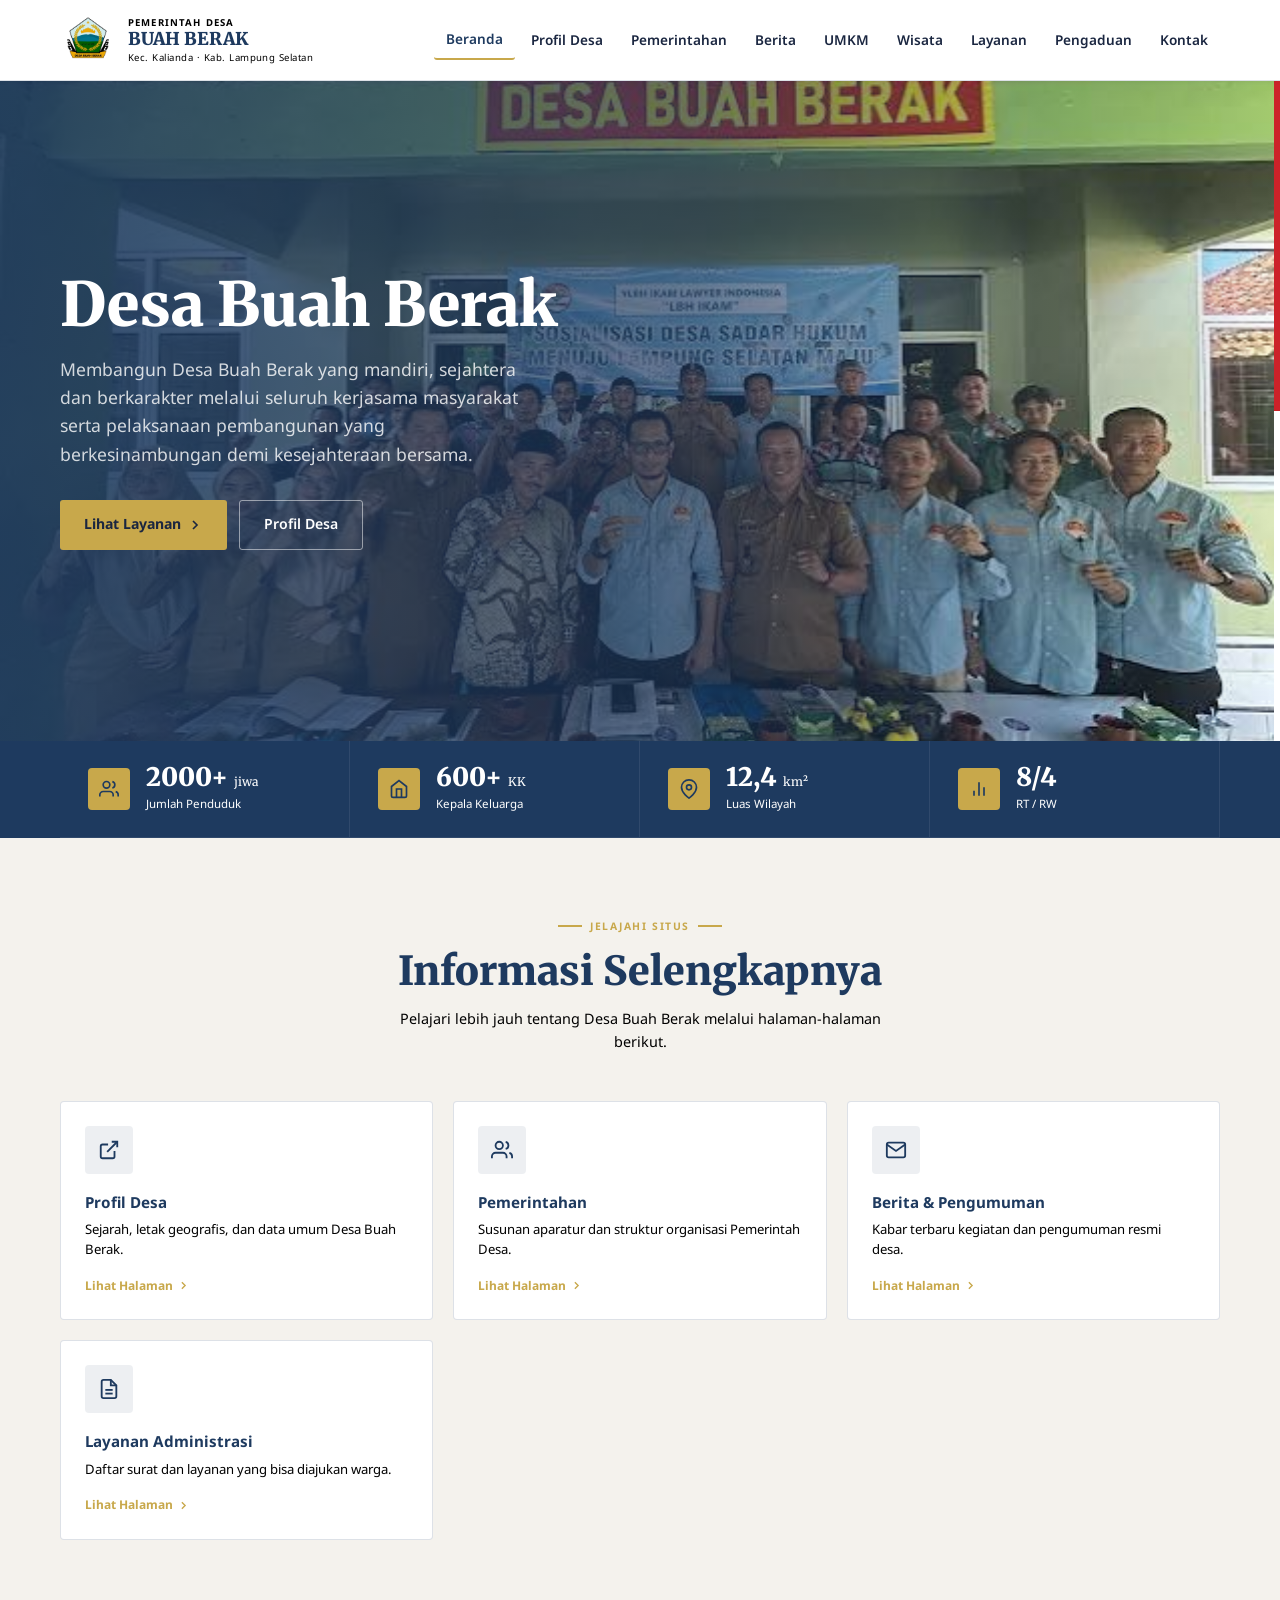
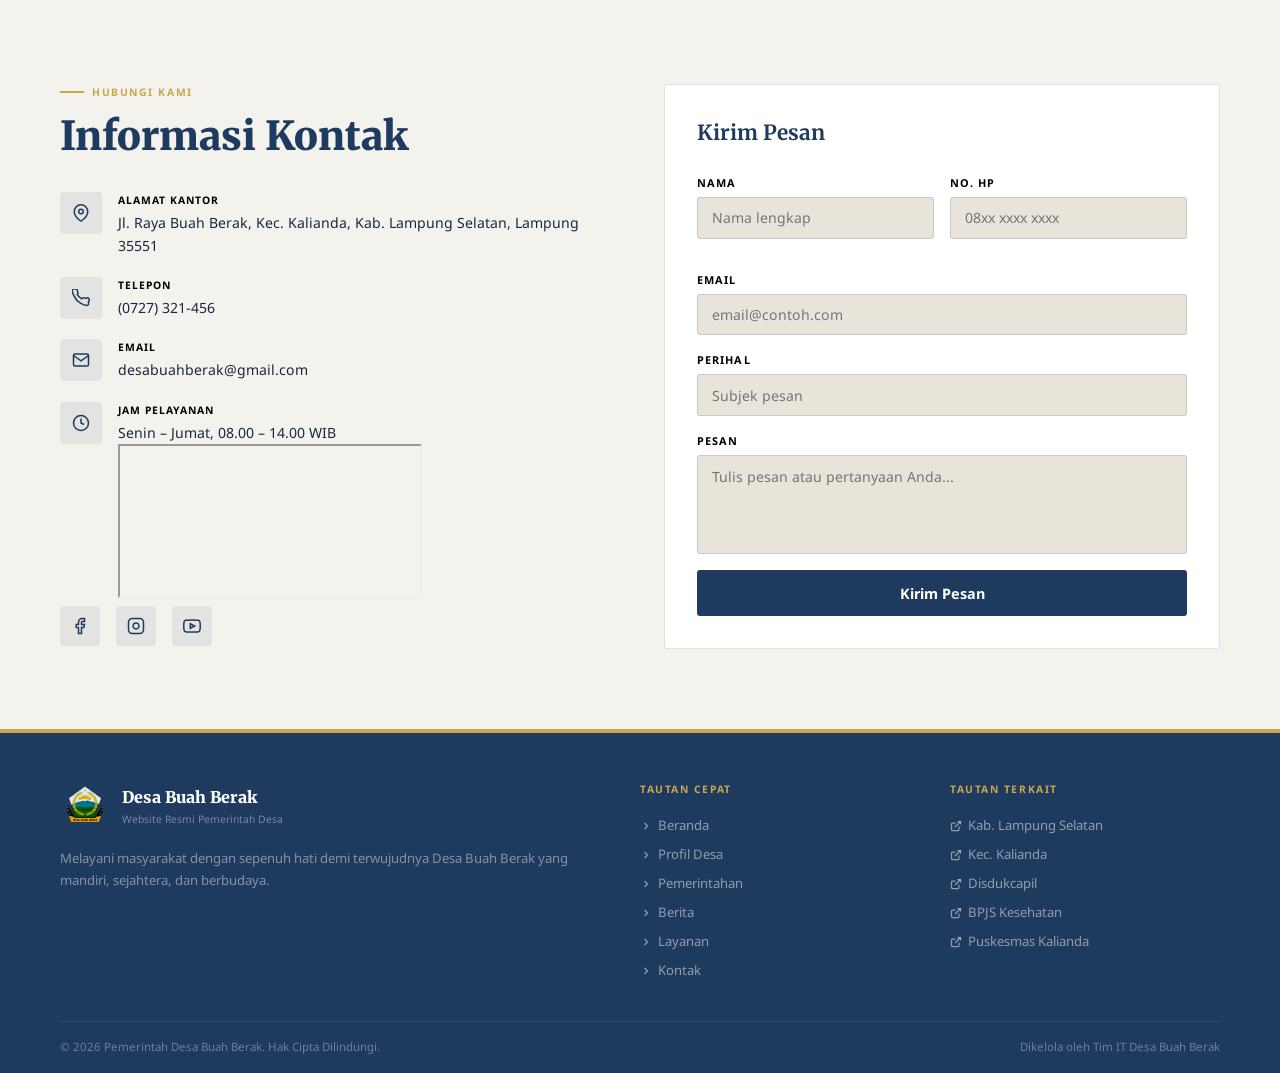
==== commit 7f6ec183: "Tambah folder wisata" ====
--- a/beranda.html
+++ b/beranda.html
@@ -28,9 +28,11 @@
         <a href="profil.html">Profil Desa</a>
         <a href="pemerintahan.html">Pemerintahan</a>
         <a href="berita.html">Berita</a>
+        <a href="umkm.html">UMKM</a>
+        <a href="wisata.html">Wisata</a>
         <a href="layanan.html">Layanan</a>
+        <a href="pengaduan.html">Pengaduan</a>
         <a href="index.html#kontak">Kontak</a>
-        <a href="layanan.html" class="btn-layanan">Layanan Online</a>
       </nav>
 
       <button class="hamburger" id="hamburger" aria-label="Menu">
@@ -43,6 +45,8 @@
       <a href="profil.html" onclick="closeMobileNav()">Profil Desa</a>
       <a href="pemerintahan.html" onclick="closeMobileNav()">Pemerintahan</a>
       <a href="berita.html" onclick="closeMobileNav()">Berita</a>
+      <a href="umkm.html" onclick="closeMobileNav()">UMKM</a>
+      <a href="wisata.html" onclick="closeMobileNav()">Wisata</a>
       <a href="layanan.html" onclick="closeMobileNav()">Layanan</a>
       <a href="index.html#kontak" onclick="closeMobileNav()">Kontak</a>
     </nav>
--- a/css/style.css
+++ b/css/style.css
@@ -134,7 +134,7 @@
     }
 
     /* Nav */
-    .nav { display: none; align-items: center; gap: .25rem; }
+    .nav { display: none; align-items: center; gap: .25rem; margin-left: auto;}
     @media (min-width: 1024px) { .nav { display: flex; } }
     .nav a {
       padding: .5rem .75rem; font-size: .85rem; font-weight: 600;
@@ -142,14 +142,8 @@
     }
     .nav a:hover { color: var(--navy); background: var(--muted); }
     .nav a.active { color: var(--navy); border-bottom: 2px solid var(--gold); }
-    .btn-layanan {
-      margin-left: .75rem; padding: .5rem 1rem;
-      background: var(--gold); color: var(--text);
-      font-size: .82rem; font-weight: 700; border-radius: 3px;
-      transition: opacity .2s;
-    }
-    .btn-layanan:hover { opacity: .88; }
-
+  
+    
     .hamburger {
       display: flex; flex-direction: column; justify-content: center;
       gap: 5px; width: 36px; height: 36px; cursor: pointer;
@@ -449,10 +443,14 @@
     }
     .officials-grid {
       display: grid; gap: 5rem; margin-top: 4rem;
-      grid-template-columns: repeat(2, 1fr);
+      grid-template-columns: repeat(2,minmax(0, 1fr));
+    
     }
     @media (min-width: 768px) { .officials-grid { grid-template-columns: repeat(4, 1fr); } }
-    .official-card { text-align: center; }
+    .official-card {
+      text-align: center;
+      cursor: pointer;
+    }
     .official-photo {
       width: 200px; height: 200px; border-radius: 50%;
       overflow: hidden; margin: 0 auto 1rem;
@@ -465,6 +463,208 @@
     .official-card:hover .official-photo img { transform: scale(1.06); }
     .official-name { font-weight: 700; color: #000000; font-size: .9rem; line-height: 1.3; }
     .official-role { color: var(--gold); font-size: .78rem; font-weight: 600; margin-top: .25rem; }
+
+  /* ─── Pop-up Informasi Aparatur Desa ─── */
+.official-card {
+  cursor: pointer;
+  transition: transform .2s ease;
+}
+.official-card:focus-visible {
+  outline: 3px solid rgba(200,168,75,.45);
+  outline-offset: 5px;
+}
+.official-card:hover {
+  transform: translateY(-3px);
+}
+
+.official-popover {
+  position: absolute;
+  z-index: 9999;
+  width: min(360px, calc(100vw - 24px));
+  max-width: calc(100vw - 24px);
+  background: #fff;
+  border: 1px solid rgba(30,58,95,.14);
+  border-radius: 14px;
+  box-shadow: 0 20px 50px rgba(19,39,64,.22), 0 5px 16px rgba(19,39,64,.10);
+  overflow: hidden;
+  opacity: 0;
+  visibility: hidden;
+  transform: translateY(12px) scale(.96);
+  transition: opacity .22s ease, transform .22s cubic-bezier(.16,1,.3,1), visibility .22s;
+  pointer-events: none;
+}
+.official-popover.active {
+  opacity: 1;
+  visibility: visible;
+  transform: translateY(0) scale(1);
+  pointer-events: auto;
+}
+.official-popover::after {
+  content: '';
+  position: absolute;
+  width: 13px;
+  height: 13px;
+  transform: rotate(45deg);
+  z-index: 1;
+}
+.official-popover.pop-top::after {
+  bottom: -7px;
+  left: 50%;
+  margin-left: -7px;
+  background: #fff;
+  border-right: 1px solid rgba(30,58,95,.14);
+  border-bottom: 1px solid rgba(30,58,95,.14);
+}
+.official-popover.pop-bottom::after {
+  top: -7px;
+  left: 50%;
+  margin-left: -7px;
+  background: var(--navy);
+  border-left: 1px solid rgba(30,58,95,.14);
+  border-top: 1px solid rgba(30,58,95,.14);
+}
+
+.popover-header {
+  position: relative;
+  background: linear-gradient(135deg, var(--navy-dark), var(--navy));
+  color: #fff;
+  padding: 18px 18px 16px;
+  display: flex;
+  align-items: center;
+  gap: 13px;
+  border-bottom: 3px solid var(--gold);
+}
+.popover-avatar {
+  width: 58px;
+  height: 58px;
+  border-radius: 50%;
+  object-fit: cover;
+  object-position: center top;
+  flex: 0 0 58px;
+  border: 3px solid var(--gold);
+  background: var(--muted);
+}
+.pop-title-wrap {
+  min-width: 0;
+  display: flex;
+  flex-direction: column;
+  padding-right: 24px;
+}
+.pop-name {
+  font-family: var(--serif);
+  font-size: 1rem;
+  font-weight: 900;
+  color: #fff;
+  line-height: 1.25;
+}
+.pop-role {
+  font-size: .72rem;
+  color: var(--gold);
+  font-weight: 700;
+  margin-top: 4px;
+}
+.popover-close {
+  position: absolute;
+  top: 12px;
+  right: 12px;
+  background: rgba(255,255,255,.12);
+  border: 1px solid rgba(255,255,255,.18);
+  color: #fff;
+  width: 28px;
+  height: 28px;
+  border-radius: 50%;
+  cursor: pointer;
+  display: flex;
+  align-items: center;
+  justify-content: center;
+  font-size: 18px;
+  line-height: 1;
+  transition: background .2s, transform .2s;
+}
+.popover-close:hover {
+  background: rgba(255,255,255,.22);
+  transform: rotate(90deg);
+}
+.popover-body {
+  padding: 15px 17px 17px;
+  background: #fff;
+}
+.popover-section-title {
+  display: flex;
+  align-items: center;
+  gap: 7px;
+  color: var(--navy);
+  font-size: .68rem;
+  font-weight: 800;
+  letter-spacing: .1em;
+  text-transform: uppercase;
+  margin-bottom: 10px;
+  justify-content: center;
+  text-align: center;
+  width: 100%;
+}
+.popover-section-title::before {
+  content: '';
+  width: 18px;
+  height: 2px;
+  background: var(--gold);
+}
+.pop-info-list {
+  display: flex;
+  flex-direction: column;
+  gap: 0;
+}
+.pop-info-item {
+  display: grid;
+  grid-template-columns: 100px 1fr;
+  gap: 10px;
+  align-items: start;
+  padding: 9px 0;
+  border-bottom: 1px solid rgba(30,58,95,.08);
+  font-size: .78rem;
+}
+.pop-info-item:last-child {
+  border-bottom: none;
+  padding-bottom: 0;
+}
+.pop-label {
+  color: #64748b;
+  font-weight: 700;
+  font-size: .68rem;
+  text-transform: uppercase;
+  letter-spacing: .04em;
+}
+.pop-val {
+  color: var(--navy);
+  font-weight: 700;
+  text-align: right;
+  word-break: break-word;
+}
+.pop-note {
+  margin-top: 12px;
+  padding: 9px 10px;
+  border-left: 3px solid var(--gold);
+  background: rgba(200,168,75,.09);
+  color: #64748b;
+  font-size: .68rem;
+  line-height: 1.45;
+  border-radius: 0 5px 5px 0;
+}
+@media (max-width: 480px) {
+  .official-popover {
+    position: fixed;
+    left: 12px !important;
+    right: 12px;
+    width: auto;
+    top: 50% !important;
+    transform: translateY(-46%) scale(.96);
+  }
+  .official-popover.active {
+    transform: translateY(-50%) scale(1);
+  }
+  .official-popover::after { display: none; }
+  .popover-header { padding: 16px; }
+}
 
     /* ─── Kontak ─── */
     .kontak { padding: 5rem 0; background: var(--bg); }
@@ -750,3 +950,710 @@
       font-size: 11px;
       font-weight: bold;
     }
+
+    /* ─── Flyout Tooltip Card (Tepat di Atas Foto) ─── */
+.official-card {
+  cursor: pointer;
+}
+
+.official-popover {
+  position: absolute;
+  z-index: 9999;
+  width: 300px;
+  background: #ffffff;
+  border-radius: 12px;
+  box-shadow: 0 12px 30px rgba(19, 39, 64, 0.25), 0 2px 8px rgba(0, 0, 0, 0.08);
+  border: 1px solid rgba(30, 58, 95, 0.15);
+  overflow: hidden;
+  opacity: 0;
+  visibility: hidden;
+  transform: translateY(8px) scale(0.95);
+  transition: opacity 0.25s cubic-bezier(0.16, 1, 0.3, 1), 
+              transform 0.25s cubic-bezier(0.16, 1, 0.3, 1), 
+              visibility 0.25s;
+  pointer-events: none;
+}
+
+.official-popover.active {
+  opacity: 1;
+  visibility: visible;
+  transform: translateY(0) scale(1);
+  pointer-events: auto;
+}
+
+/* Panah Penunjuk (Arrow Tooltip) */
+.official-popover::after {
+  content: '';
+  position: absolute;
+  width: 12px;
+  height: 12px;
+  transform: rotate(45deg);
+  z-index: 1;
+}
+
+/* Jika popover berada di atas foto (Panah menunjuk ke bawah) */
+.official-popover.pop-top::after {
+  bottom: -6px;
+  left: 50%;
+  margin-left: -6px;
+  background: #ffffff;
+  border-right: 1px solid rgba(30, 58, 95, 0.15);
+  border-bottom: 1px solid rgba(30, 58, 95, 0.15);
+}
+
+/* Jika popover berada di bawah foto (Panah menunjuk ke atas) */
+.official-popover.pop-bottom::after {
+  top: -6px;
+  left: 50%;
+  margin-left: -6px;
+  background: var(--navy, #1e3a5f);
+  border-left: 1px solid rgba(30, 58, 95, 0.15);
+  border-top: 1px solid rgba(30, 58, 95, 0.15);
+}
+
+/* Header Popover */
+.popover-header {
+  background: var(--navy, #1e3a5f);
+  color: #ffffff;
+  padding: 10px 14px;
+  display: flex;
+  align-items: center;
+  justify-content: space-between;
+  border-bottom: 2px solid var(--gold, #c8a84b);
+}
+
+.popover-header .pop-title-wrap {
+  display: flex;
+  flex-direction: column;
+}
+
+.popover-header .pop-name {
+  font-family: var(--serif, 'Merriweather', Georgia, serif);
+  font-size: 0.9rem;
+  font-weight: 700;
+  color: #ffffff;
+  line-height: 1.2;
+}
+
+.popover-header .pop-role {
+  font-size: 0.7rem;
+  color: var(--gold, #c8a84b);
+  font-weight: 600;
+  margin-top: 2px;
+}
+
+.popover-close {
+  background: rgba(255, 255, 255, 0.18);
+  border: none;
+  color: #fff;
+  width: 22px;
+  height: 22px;
+  border-radius: 50%;
+  cursor: pointer;
+  display: flex;
+  align-items: center;
+  justify-content: center;
+  font-size: 14px;
+  line-height: 1;
+  transition: background 0.2s;
+}
+
+.popover-close:hover {
+  background: rgba(255, 255, 255, 0.35);
+}
+
+/* Body Content Popover */
+.popover-body {
+  padding: 12px 14px;
+  background: #ffffff;
+}
+
+.pop-info-list {
+  display: flex;
+  flex-direction: column;
+  gap: 7px;
+}
+
+.pop-info-item {
+  display: flex;
+  justify-content: space-between;
+  align-items: center;
+  padding-bottom: 5px;
+  border-bottom: 1px dashed rgba(30, 58, 95, 0.1);
+  font-size: 0.78rem;
+}
+
+.pop-info-item:last-child {
+  border-bottom: none;
+  padding-bottom: 0;
+}
+
+.pop-label {
+  color: #64748b;
+  font-weight: 600;
+  font-size: 0.7rem;
+  text-transform: uppercase;
+  letter-spacing: 0.04em;
+}
+
+.pop-val {
+  color: var(--navy, #1e3a5f);
+  font-weight: 700;
+  text-align: right;
+  max-width: 160px;
+  word-break: break-word;
+}
+
+/* Perbaikan posisi foto dan nama pada pop-up aparatur */
+.popover-header {
+    justify-content: flex-start !important;
+    gap: 13px;
+}
+
+.popover-header .pop-title-wrap {
+    text-align: left;
+    flex: 1;
+    min-width: 0;
+}
+
+.popover-header .pop-name {
+    text-align: left;
+}
+
+.popover-header .pop-role {
+    text-align: left;
+}
+
+.popover-close {
+    position: absolute;
+    top: 12px;
+    right: 12px;
+}
+
+/* Pop-up tetap tampil saat halaman di-scroll */
+.popover-overlay {
+    position: fixed !important;
+    inset: 0;
+    z-index: 9999;
+}
+
+/* Pop-up tetap berada di layar */
+.popover {
+    position: fixed !important;
+    top: 50%;
+    left: 50%;
+    transform: translate(-50%, -50%);
+    z-index: 10000;
+    max-height: 90vh;
+    overflow-y: auto;
+}
+
+.popover-section-title::before {
+    display: none;
+}
+
+/* ─── Detail Persyaratan Layanan ─── */
+.layanan-card:focus-visible {
+  outline: 3px solid rgba(200,168,75,.35);
+  outline-offset: 4px;
+}
+.layanan-modal {
+  position: fixed;
+  inset: 0;
+  z-index: 9998;
+  display: flex;
+  align-items: center;
+  justify-content: center;
+  padding: 1rem;
+  background: rgba(15,31,50,.58);
+  backdrop-filter: blur(4px);
+  opacity: 0;
+  visibility: hidden;
+  pointer-events: none;
+  transition: opacity .2s ease, visibility .2s ease;
+}
+.layanan-modal.active {
+  opacity: 1;
+  visibility: visible;
+  pointer-events: auto;
+}
+.layanan-modal-card {
+  width: min(560px, 100%);
+  max-height: min(760px, calc(100vh - 2rem));
+  overflow-y: auto;
+  background: #fff;
+  border: 1px solid rgba(30,58,95,.12);
+  border-radius: 14px;
+  box-shadow: 0 25px 70px rgba(19,39,64,.28);
+  transform: translateY(12px) scale(.98);
+  transition: transform .22s cubic-bezier(.16,1,.3,1);
+}
+.layanan-modal.active .layanan-modal-card { transform: translateY(0) scale(1); }
+.layanan-modal-head {
+  position: relative;
+  padding: 1.25rem 3.5rem 1.15rem 1.35rem;
+  color: #fff;
+  background: linear-gradient(135deg, var(--navy-dark), var(--navy));
+  border-bottom: 3px solid var(--gold);
+}
+.layanan-modal-kicker {
+  display: block;
+  margin-bottom: .3rem;
+  color: var(--gold);
+  font-size: .68rem;
+  font-weight: 800;
+  letter-spacing: .12em;
+  text-transform: uppercase;
+}
+.layanan-modal-head h3 {
+  margin: 0;
+  color: #fff;
+  font-family: var(--serif);
+  font-size: clamp(1.05rem, 3vw, 1.35rem);
+  line-height: 1.3;
+}
+.layanan-modal-close {
+  position: absolute;
+  top: 14px;
+  right: 14px;
+  width: 32px;
+  height: 32px;
+  border: 1px solid rgba(255,255,255,.18);
+  border-radius: 50%;
+  background: rgba(255,255,255,.12);
+  color: #fff;
+  cursor: pointer;
+  font-size: 20px;
+  line-height: 1;
+  display: flex;
+  align-items: center;
+  justify-content: center;
+}
+.layanan-modal-close:hover { background: rgba(255,255,255,.22); }
+.layanan-modal-body { padding: 1.2rem 1.35rem 1.35rem; }
+.layanan-requirements {
+  display: flex;
+  flex-direction: column;
+  gap: .7rem;
+  margin: 0;
+  padding: 0;
+  list-style: none;
+}
+.layanan-requirements li {
+  position: relative;
+  display: flex;
+  gap: .7rem;
+  align-items: flex-start;
+  padding: .75rem .8rem;
+  border: 1px solid rgba(30,58,95,.08);
+  border-radius: 8px;
+  background: var(--muted);
+  color: var(--text);
+  font-size: .86rem;
+  line-height: 1.5;
+}
+.layanan-requirements li::before {
+  content: '✓';
+  flex: 0 0 auto;
+  width: 21px;
+  height: 21px;
+  border-radius: 50%;
+  display: inline-flex;
+  align-items: center;
+  justify-content: center;
+  background: rgba(200,168,75,.18);
+  color: var(--navy);
+  font-size: .72rem;
+  font-weight: 900;
+}
+.layanan-modal-note {
+  margin-top: 1rem;
+  padding: .8rem .9rem;
+  border-left: 3px solid var(--gold);
+  border-radius: 0 6px 6px 0;
+  background: rgba(200,168,75,.08);
+  color: var(--text-soft);
+  font-size: .74rem;
+  line-height: 1.5;
+}
+
+/* ─── CTA Pengaduan ─── */
+.pengaduan-cta { padding: 0 0 5rem; background: var(--muted); }
+.pengaduan-cta-card {
+  display: grid;
+  grid-template-columns: auto 1fr auto;
+  align-items: center;
+  gap: 1.25rem;
+  padding: 1.4rem;
+  border: 1px solid var(--border);
+  border-radius: var(--radius);
+  background: #fff;
+  box-shadow: 0 10px 30px rgba(19,39,64,.06);
+}
+.pengaduan-cta-icon {
+  width: 54px;
+  height: 54px;
+  border-radius: 12px;
+  display: flex;
+  align-items: center;
+  justify-content: center;
+  background: rgba(30,58,95,.08);
+}
+.pengaduan-cta-icon svg { width: 25px; height: 25px; stroke: var(--navy); fill: none; stroke-width: 1.8; }
+.pengaduan-kicker { color: var(--gold); font-size: .68rem; font-weight: 800; letter-spacing: .1em; text-transform: uppercase; }
+.pengaduan-cta-content h2 { margin: .2rem 0 .3rem; color: var(--navy); font-family: var(--serif); font-size: 1.25rem; }
+.pengaduan-cta-content p { margin: 0; color: var(--text-soft); font-size: .82rem; line-height: 1.55; }
+.btn-pengaduan {
+  display: inline-flex;
+  align-items: center;
+  justify-content: center;
+  gap: .45rem;
+  white-space: nowrap;
+  padding: .75rem 1rem;
+  border-radius: 4px;
+  background: var(--navy);
+  color: #fff;
+  font-size: .78rem;
+  font-weight: 700;
+  transition: transform .2s, background .2s;
+}
+.btn-pengaduan:hover { background: var(--navy-dark); transform: translateY(-1px); }
+.btn-pengaduan svg { width: 14px; height: 14px; stroke: currentColor; fill: none; stroke-width: 2.5; }
+
+@media (max-width: 700px) {
+  .pengaduan-cta-card { grid-template-columns: auto 1fr; }
+  .btn-pengaduan { grid-column: 1 / -1; width: 100%; }
+}
+@media (max-width: 480px) {
+  .layanan-modal { padding: .65rem; }
+  .layanan-modal-card { max-height: calc(100vh - 1.3rem); border-radius: 12px; }
+  .layanan-modal-body { padding: 1rem; }
+  .layanan-requirements li { font-size: .8rem; }
+}
+
+/* ─── Halaman Pengaduan ─── */
+.pengaduan-page { padding: 4.5rem 0 5rem; background: var(--muted); }
+.pengaduan-layout { display: grid; gap: 1.5rem; max-width: 900px; margin: 0 auto; }
+.pengaduan-card {
+  background: #fff;
+  border: 1px solid var(--border);
+  border-radius: var(--radius);
+  padding: clamp(1.25rem, 4vw, 2rem);
+  box-shadow: 0 10px 30px rgba(19,39,64,.06);
+}
+.pengaduan-card-head { display: flex; gap: 1rem; align-items: flex-start; margin-bottom: 1.5rem; }
+.pengaduan-card-icon {
+  flex: 0 0 48px; width: 48px; height: 48px; border-radius: 10px;
+  display: flex; align-items: center; justify-content: center;
+  background: rgba(30,58,95,.08);
+}
+.pengaduan-card-icon svg { width: 23px; height: 23px; stroke: var(--navy); fill: none; stroke-width: 1.8; }
+.pengaduan-card h2 { color: var(--navy); font-family: var(--serif); font-size: 1.3rem; margin: 0 0 .35rem; }
+.pengaduan-card p { color: var(--text-soft); font-size: .85rem; line-height: 1.6; margin: 0; }
+.pengaduan-steps { display: grid; gap: .7rem; margin: 1.2rem 0 1.4rem; }
+.pengaduan-step { display: flex; gap: .75rem; align-items: flex-start; font-size: .82rem; color: var(--text); line-height: 1.5; }
+.pengaduan-step-num { flex: 0 0 24px; width: 24px; height: 24px; border-radius: 50%; background: var(--navy); color: #fff; display: flex; align-items: center; justify-content: center; font-size: .68rem; font-weight: 800; }
+.google-form-placeholder {
+  display: flex; flex-direction: column; align-items: center; justify-content: center; gap: .55rem;
+  padding: 2rem 1rem; text-align: center; border: 1px dashed rgba(30,58,95,.2); border-radius: 10px; background: var(--muted);
+}
+.google-form-placeholder strong { color: var(--navy); font-family: var(--serif); }
+.google-form-placeholder span { color: var(--text-soft); font-size: .75rem; }
+.btn-google-form {
+  display: inline-flex; align-items: center; gap: .5rem; margin-top: .35rem; padding: .8rem 1.15rem;
+  border-radius: 4px; background: var(--navy); color: #fff; font-size: .82rem; font-weight: 700;
+}
+.btn-google-form:hover { background: var(--navy-dark); }
+   UMKM & WISATA — Simple Potensi Pages
+   ========================================================= */
+.simple-potential-page { background: var(--bg, #f7f5ef); }
+.simple-potensi-hero {
+  position: relative;
+  overflow: hidden;
+  padding: clamp(4.5rem, 9vw, 7rem) 0 clamp(4rem, 8vw, 6rem);
+  background: linear-gradient(135deg, #eef1f3 0%, #f8f6ef 55%, #fff 100%);
+  border-bottom: 1px solid var(--border, #e5e7eb);
+}
+.simple-potensi-hero::after {
+  content: '';
+  position: absolute;
+  width: 380px; height: 380px;
+  border-radius: 50%;
+  right: -140px; top: -190px;
+  background: rgba(200,168,75,.13);
+  pointer-events: none;
+}
+.simple-hero-inner {
+  position: relative; z-index: 1;
+  display: flex; align-items: center; justify-content: space-between; gap: 2rem;
+}
+.simple-hero-inner h1 {
+  margin: .6rem 0 .9rem;
+  font-family: var(--serif, Georgia, serif);
+  color: var(--navy, #1e3a5f);
+  font-size: clamp(2rem, 5vw, 3.4rem);
+  line-height: 1.1;
+}
+.simple-hero-inner p { max-width: 650px; color: var(--text-soft, #64748b); font-size: 1rem; line-height: 1.8; margin: 0; }
+.simple-hero-badge {
+  flex: 0 0 150px; width: 150px; height: 150px; border-radius: 50%;
+  display: flex; flex-direction: column; align-items: center; justify-content: center;
+  background: var(--navy, #1e3a5f); color: #fff;
+  box-shadow: 0 20px 40px rgba(30,58,95,.18); border: 7px solid rgba(200,168,75,.9);
+}
+.simple-hero-badge strong { font-family: var(--serif, Georgia, serif); font-size: 2.5rem; line-height: 1; }
+.simple-hero-badge span { margin-top: .45rem; color: #e8d99f; font-size: .72rem; font-weight: 700; text-transform: uppercase; letter-spacing: .08em; text-align: center; }
+.simple-list-section, .simple-destination-section { padding: clamp(4rem, 7vw, 6rem) 0; background: #fff; }
+.simple-section-head { margin-bottom: 2.4rem; }
+.simple-section-head p { color: var(--text-soft, #64748b); }
+.simple-card-grid { display: grid; grid-template-columns: repeat(3, minmax(0,1fr)); gap: 1.4rem; }
+.simple-product-card {
+  display: block; overflow: hidden; text-decoration: none; color: inherit; background: #fff;
+  border: 1px solid var(--border, #e5e7eb); border-radius: 14px;
+  box-shadow: 0 10px 28px rgba(19,39,64,.07);
+  transition: transform .25s ease, box-shadow .25s ease, border-color .25s ease;
+}
+.simple-product-card:hover { transform: translateY(-7px); border-color: rgba(200,168,75,.65); box-shadow: 0 18px 38px rgba(19,39,64,.13); }
+.simple-product-image { position: relative; height: 220px; overflow: hidden; background: #eee; }
+.simple-product-image img { width: 100%; height: 100%; display: block; object-fit: cover; transition: transform .45s ease; }
+.simple-product-card:hover .simple-product-image img { transform: scale(1.04); }
+.simple-number { position: absolute; top: 12px; left: 12px; display: grid; place-items: center; width: 36px; height: 36px; border-radius: 50%; background: var(--navy,#1e3a5f); color: #fff; font-size: .72rem; font-weight: 800; box-shadow: 0 5px 12px rgba(0,0,0,.14); }
+.simple-product-body { padding: 1.25rem 1.25rem 1.35rem; }
+.simple-tag { display: inline-flex; padding: .3rem .6rem; border-radius: 999px; background: rgba(200,168,75,.14); color: var(--navy,#1e3a5f); font-size: .68rem; font-weight: 800; text-transform: uppercase; letter-spacing: .06em; }
+.simple-product-body h3 { margin: .7rem 0 .45rem; font-family: var(--serif, Georgia, serif); font-size: 1.12rem; line-height: 1.35; color: var(--navy,#1e3a5f); }
+.simple-product-body p { margin: 0; min-height: 48px; color: var(--text-soft,#64748b); font-size: .83rem; line-height: 1.6; }
+.wa-link { display: flex; align-items: center; justify-content: space-between; gap: .5rem; margin-top: 1rem; padding-top: .85rem; border-top: 1px dashed rgba(30,58,95,.12); color: #1b7d4d; font-size: .76rem; font-weight: 800; }
+.wa-link b { color: var(--gold,#c8a84b); font-size: 1rem; transition: transform .2s ease; }
+.simple-product-card:hover .wa-link b { transform: translateX(4px); }
+.simple-info { display: flex; gap: .8rem; align-items: flex-start; margin-top: 2rem; padding: .9rem 1rem; background: #faf8f1; border-left: 3px solid var(--gold,#c8a84b); color: var(--text-soft,#64748b); font-size: .75rem; line-height: 1.6; }
+.simple-info > span { flex: 0 0 24px; width: 24px; height: 24px; display: grid; place-items: center; border-radius: 50%; background: var(--gold,#c8a84b); color: var(--navy,#1e3a5f); font-weight: 900; }
+.simple-info p { margin: 0; }
+.simple-info code { font-family: Consolas, monospace; color: var(--navy,#1e3a5f); }
+.simple-hero-button { display: inline-flex; margin-top: 1.4rem; text-decoration: none; }
+.wisata-simple-hero { background: linear-gradient(135deg,#eaf1ed 0%,#f8f6ef 55%,#fff 100%); }
+.wisata-simple-hero::after { background: rgba(86,126,94,.12); }
+.single-destination-card { display: grid; grid-template-columns: 1.15fr .85fr; overflow: hidden; border: 1px solid var(--border,#e5e7eb); border-radius: 18px; background: #fff; box-shadow: 0 18px 45px rgba(19,39,64,.1); }
+.single-destination-image { position: relative; min-height: 520px; background: #dfe9e1; overflow: hidden; }
+.single-destination-image img { width: 100%; height: 100%; display: block; object-fit: cover; }
+.destination-chip { position: absolute; top: 18px; left: 18px; padding: .5rem .8rem; border-radius: 999px; background: rgba(30,58,95,.9); color: #fff; font-size: .68rem; font-weight: 800; letter-spacing: .08em; }
+.single-destination-content { padding: clamp(1.7rem, 4vw, 3.2rem); display: flex; flex-direction: column; justify-content: center; }
+.single-destination-content h2 { margin: .7rem 0 .8rem; font-family: var(--serif, Georgia, serif); color: var(--navy,#1e3a5f); font-size: clamp(1.8rem,4vw,2.6rem); }
+.single-destination-content > p { color: var(--text-soft,#64748b); line-height: 1.8; font-size: .92rem; margin: 0; }
+.destination-facts { display: grid; grid-template-columns: 1fr 1fr; gap: .8rem; margin: 1.5rem 0; }
+.destination-facts > div { padding: .9rem; border: 1px solid var(--border,#e5e7eb); border-radius: 10px; background: #fafafa; }
+.destination-facts span { display: block; color: var(--gold,#c8a84b); font-size: 1.2rem; }
+.destination-facts strong { display: block; margin-top: .35rem; color: var(--navy,#1e3a5f); font-size: .78rem; }
+.destination-facts small { display: block; margin-top: .25rem; color: var(--text-soft,#64748b); font-size: .72rem; line-height: 1.45; }
+.simple-tour-note { padding: 0 0 4rem; background: #fff; }
+.tour-note-card { display: flex; gap: 1rem; align-items: center; padding: 1.25rem 1.4rem; border: 1px solid rgba(200,168,75,.45); background: #faf8f1; border-radius: 12px; }
+.tour-note-icon { flex: 0 0 42px; width: 42px; height: 42px; display: grid; place-items: center; border-radius: 50%; background: var(--gold,#c8a84b); color: var(--navy,#1e3a5f); font-weight: 900; }
+.tour-note-card h3 { margin: 0 0 .25rem; color: var(--navy,#1e3a5f); font-size: .95rem; }
+.tour-note-card p { margin: 0; color: var(--text-soft,#64748b); font-size: .78rem; line-height: 1.6; }
+.simple-cta { padding: 3rem 0; background: var(--navy,#1e3a5f); color: #fff; }
+.simple-cta > .container { display: flex; align-items: center; justify-content: space-between; gap: 2rem; }
+.simple-cta h2 { margin: .5rem 0 0; max-width: 700px; font-family: var(--serif,Georgia,serif); font-size: clamp(1.4rem,3vw,2.1rem); }
+@media (max-width: 900px) {
+  .simple-card-grid { grid-template-columns: repeat(2,minmax(0,1fr)); }
+  .single-destination-card { grid-template-columns: 1fr; }
+  .single-destination-image { min-height: 380px; }
+}
+@media (max-width: 680px) {
+  .simple-hero-inner { align-items: flex-start; flex-direction: column; }
+  .simple-hero-badge { width: 92px; height: 92px; flex-basis: 92px; border-width: 4px; }
+  .simple-hero-badge strong { font-size: 1.7rem; }
+  .simple-hero-badge span { font-size: .55rem; }
+  .simple-card-grid { grid-template-columns: 1fr; gap: 1rem; }
+  .simple-product-image { height: 230px; }
+  .destination-facts { grid-template-columns: 1fr; }
+  .single-destination-image { min-height: 300px; }
+  .simple-cta > .container { flex-direction: column; align-items: flex-start; }
+  .tour-note-card { align-items: flex-start; }
+}
+
+
+/* =========================================================
+   HALAMAN DETAIL BERITA
+   ========================================================= */
+.berita-detail-hero {
+  background: var(--navy);
+  border-bottom: 4px solid var(--gold);
+  padding: 1rem 0;
+}
+
+.berita-detail-back {
+  display: inline-flex;
+  align-items: center;
+  gap: .45rem;
+  color: rgba(255,255,255,.82);
+  font-size: .82rem;
+  font-weight: 700;
+  transition: color .2s ease, transform .2s ease;
+}
+
+.berita-detail-back:hover {
+  color: var(--gold);
+  transform: translateX(-3px);
+}
+
+.berita-detail-back svg {
+  width: 16px;
+  height: 16px;
+  fill: none;
+  stroke: currentColor;
+  stroke-width: 2.2;
+}
+
+.berita-detail-section {
+  background: var(--bg);
+  padding: 2rem 0 5rem;
+}
+
+.berita-detail-card {
+  width: min(900px, 100%);
+  margin: 0 auto;
+  background: var(--card);
+  border: 1px solid var(--border);
+  border-radius: var(--radius);
+  overflow: hidden;
+  box-shadow: 0 12px 35px rgba(19,39,64,.08);
+}
+
+.berita-detail-image-wrap {
+  position: relative;
+  width: 100%;
+  height: clamp(230px, 45vw, 460px);
+  background: var(--muted);
+  overflow: hidden;
+}
+
+.berita-detail-image {
+  width: 100%;
+  height: 100%;
+  object-fit: cover;
+  display: block;
+}
+
+.berita-detail-badge {
+  position: absolute;
+  left: 1.25rem;
+  bottom: 1.25rem;
+  padding: .4rem .8rem;
+  border-radius: 4px;
+  color: #fff;
+  font-size: .72rem;
+  font-weight: 800;
+  box-shadow: 0 5px 16px rgba(0,0,0,.16);
+}
+
+.berita-detail-content {
+  padding: clamp(1.4rem, 4vw, 3rem);
+}
+
+.berita-detail-meta {
+  color: var(--text-soft);
+  font-size: .78rem;
+  font-weight: 600;
+  margin-bottom: .75rem;
+}
+
+.berita-detail-meta::before {
+  content: " ";
+  display: inline-block;
+  width: 18px;
+  height: 2px;
+  margin-right: .5rem;
+  vertical-align: middle;
+  background: var(--gold);
+}
+
+.berita-detail-content h1 {
+  max-width: 780px;
+  margin: 0 0 1.5rem;
+  color: var(--navy);
+  font-family: var(--serif);
+  font-size: clamp(1.55rem, 4vw, 2.5rem);
+  line-height: 1.2;
+  font-weight: 900;
+}
+
+.berita-detail-body {
+  max-width: 760px;
+  color: #475569;
+  font-size: .98rem;
+  line-height: 1.85;
+}
+
+.berita-detail-body p {
+  margin: 0 0 1.1rem;
+}
+
+.berita-detail-body p:last-child {
+  margin-bottom: 0;
+}
+
+.berita-detail-footer {
+  display: flex;
+  justify-content: flex-start;
+  margin-top: 2rem;
+  padding-top: 1.25rem;
+  border-top: 1px solid var(--border);
+}
+
+.btn-detail-secondary {
+  display: inline-flex;
+  align-items: center;
+  gap: .45rem;
+  padding: .7rem 1rem;
+  border: 1.5px solid var(--navy);
+  border-radius: 5px;
+  color: var(--navy);
+  font-size: .78rem;
+  font-weight: 700;
+  transition: background .2s ease, color .2s ease;
+}
+
+.btn-detail-secondary:hover {
+  background: var(--navy);
+  color: #fff;
+}
+
+.btn-detail-secondary svg {
+  width: 14px;
+  height: 14px;
+  fill: none;
+  stroke: currentColor;
+  stroke-width: 2.2;
+}
+
+@media (max-width: 600px) {
+  .berita-detail-section {
+    padding: 1rem 0 3rem;
+  }
+
+  .berita-detail-card {
+    border-radius: 10px;
+  }
+
+  .berita-detail-image-wrap {
+    height: 220px;
+  }
+
+  .berita-detail-badge {
+    left: .85rem;
+    bottom: .85rem;
+  }
+
+  .berita-detail-content {
+    padding: 1.25rem;
+  }
+
+  .berita-detail-body {
+    font-size: .9rem;
+    line-height: 1.75;
+  }
+}
+
+/* Berita "Baca Selengkapnya" tetap terlihat sebagai tautan */
+a.berita-more {
+  text-decoration: none;
+}
